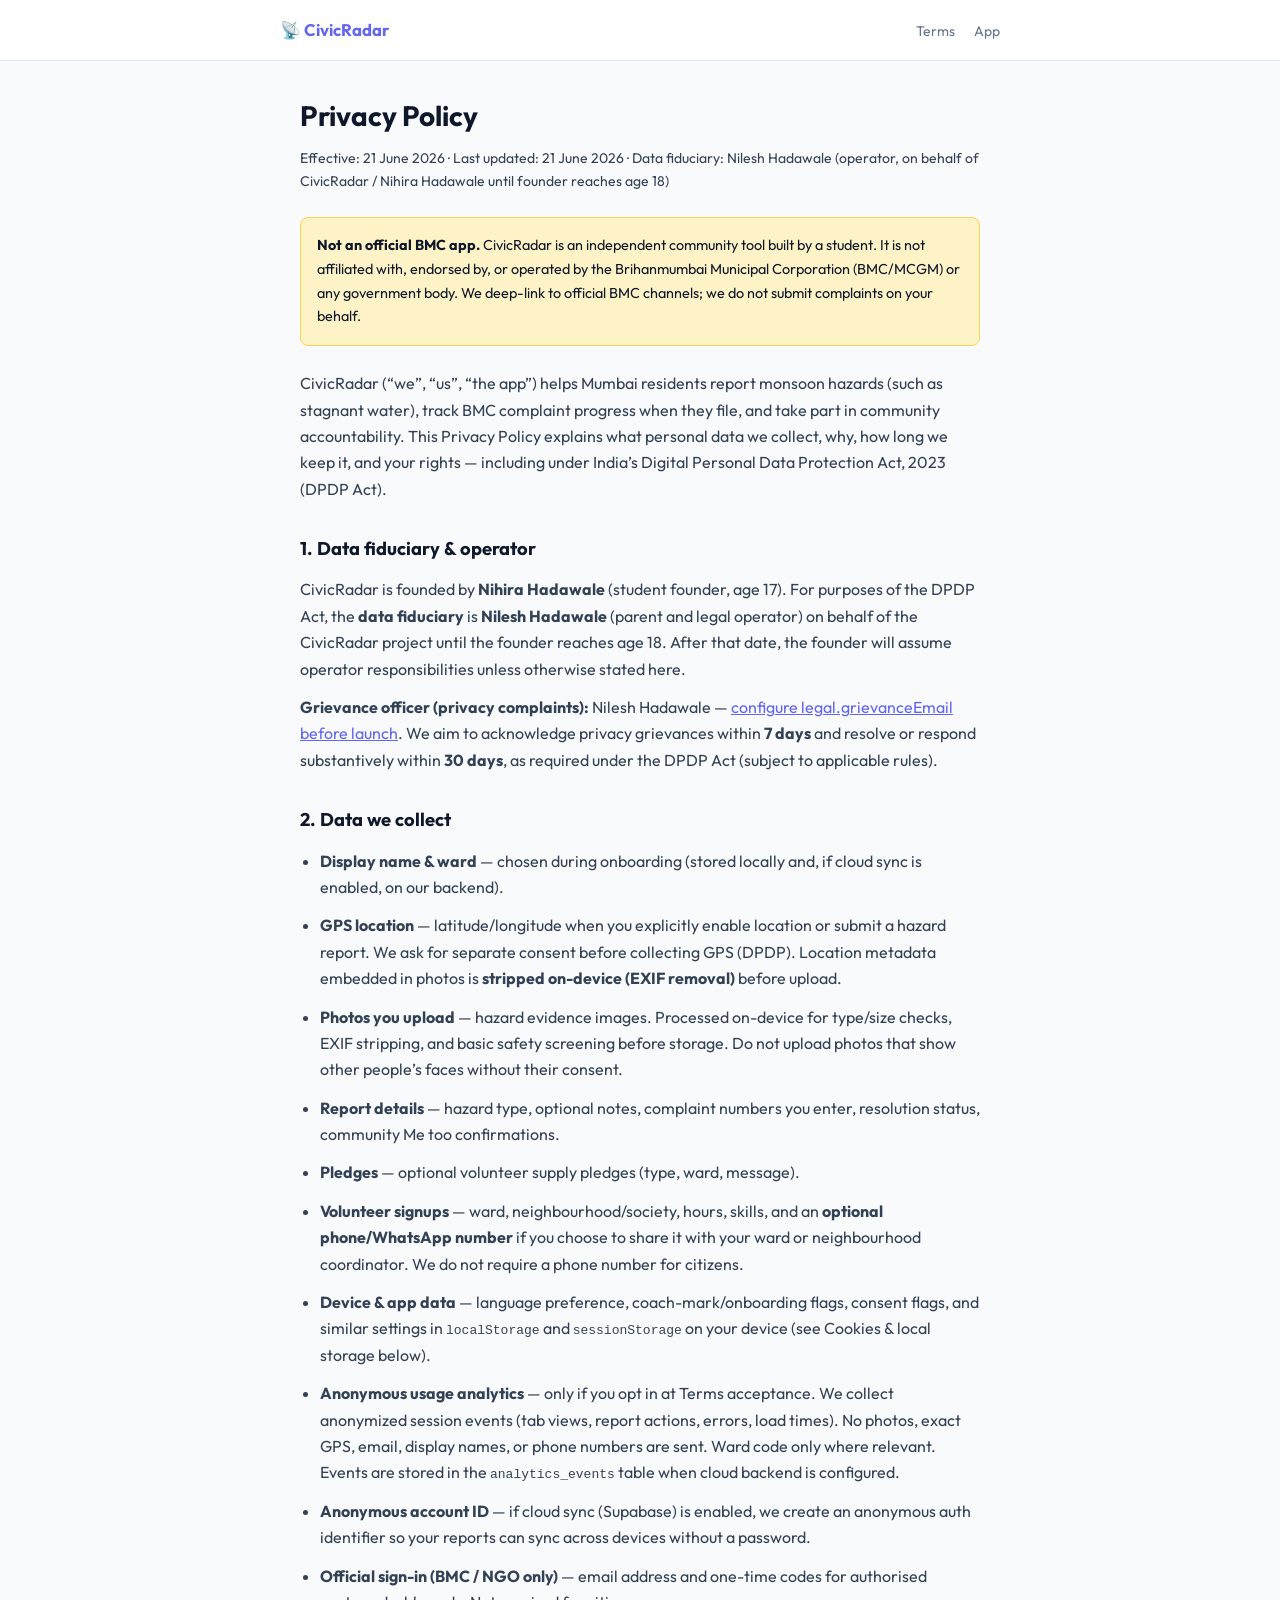
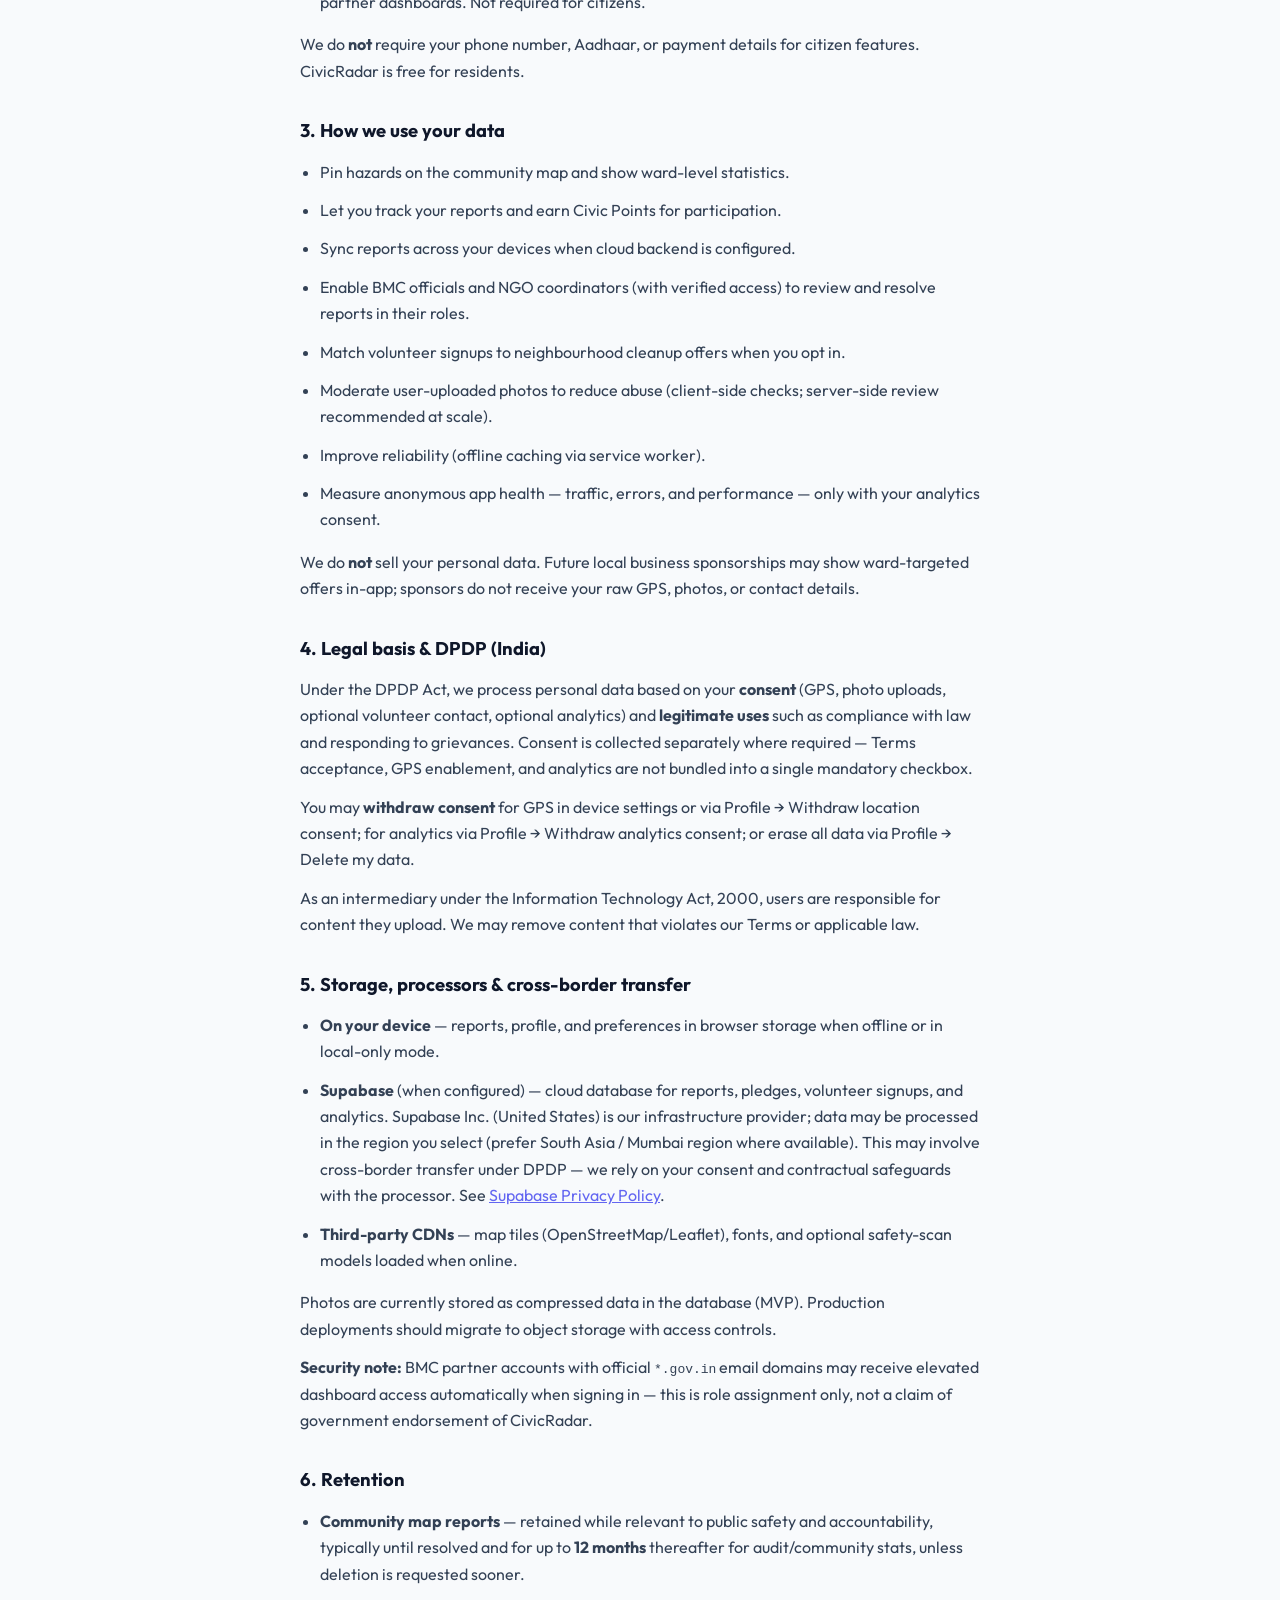
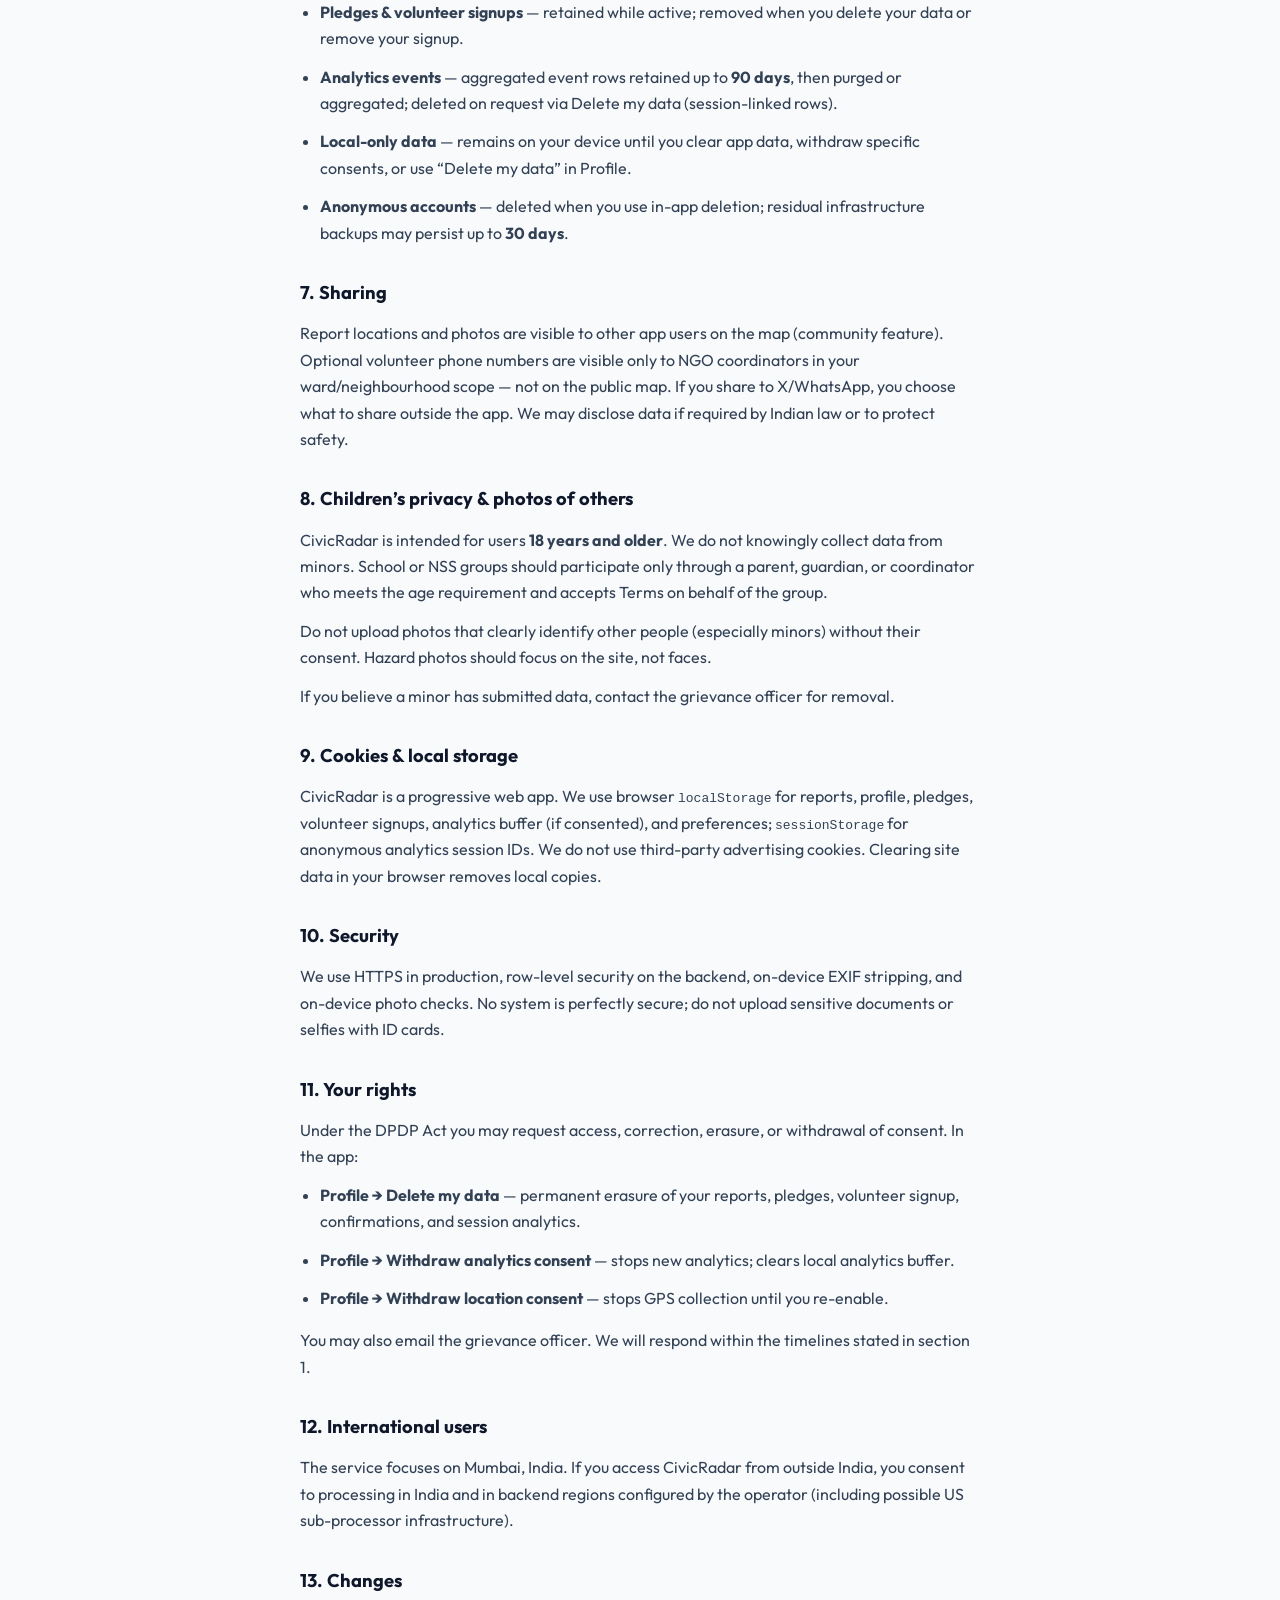
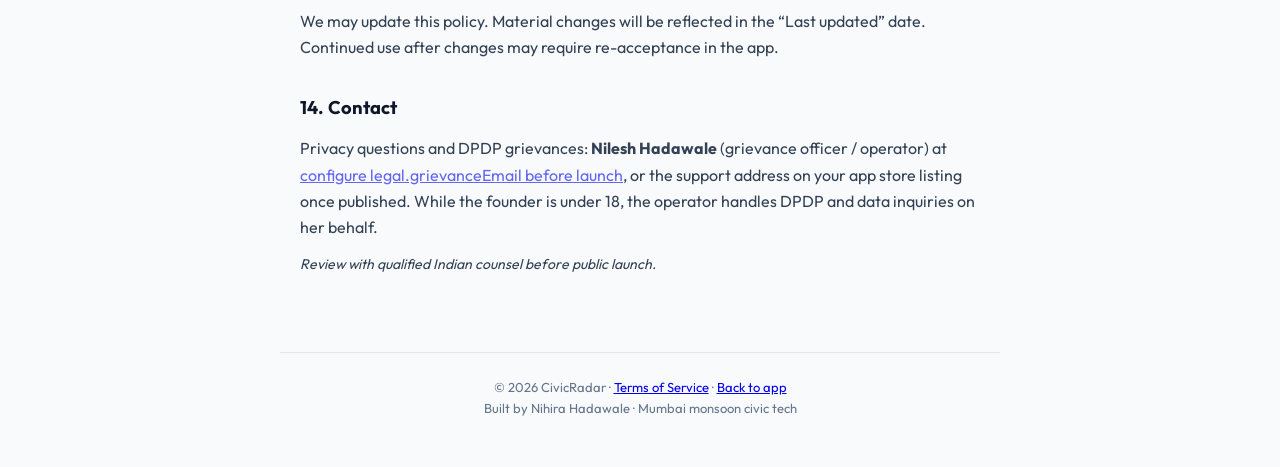
==== privacy.html @ ab19773e "Initial CivicRadar launch" ====
<!DOCTYPE html>
<!-- Review with qualified Indian counsel before public launch. -->
<html lang="en">
<head>
  <meta charset="UTF-8">
  <meta name="viewport" content="width=device-width, initial-scale=1.0">
  <meta name="description" content="CivicRadar Privacy Policy — how we collect, use, and protect your data for Mumbai monsoon hazard reporting.">
  <meta name="robots" content="index, follow">
  <link rel="icon" href="data:image/svg+xml,<svg xmlns='http://www.w3.org/2000/svg' viewBox='0 0 100 100'><text y='.9em' font-size='90'>📡</text></svg>">
  <link rel="preconnect" href="https://fonts.googleapis.com">
  <link rel="preconnect" href="https://fonts.gstatic.com" crossorigin>
  <link href="https://fonts.googleapis.com/css2?family=Outfit:wght@400;500;600;700&display=swap" rel="stylesheet">
  <link rel="stylesheet" href="css/legal.css">
  <title>Privacy Policy — CivicRadar</title>
</head>
<body>
  <header class="legal-header">
    <div class="legal-header__inner">
      <a class="legal-header__brand" href="index.html">📡 CivicRadar</a>
      <nav class="legal-header__nav" aria-label="Legal">
        <a href="terms.html">Terms</a>
        <a href="index.html">App</a>
      </nav>
    </div>
  </header>

  <main class="legal-main">
    <h1>Privacy Policy</h1>
    <p class="legal-meta">Effective: 21 June 2026 · Last updated: 21 June 2026 · Data fiduciary: Nilesh Hadawale (operator, on behalf of CivicRadar / Nihira Hadawale until founder reaches age 18)</p>

    <div class="legal-disclaimer">
      <strong>Not an official BMC app.</strong> CivicRadar is an independent community tool built by a student. It is not affiliated with, endorsed by, or operated by the Brihanmumbai Municipal Corporation (BMC/MCGM) or any government body. We deep-link to official BMC channels; we do not submit complaints on your behalf.
    </div>

    <p>CivicRadar (“we”, “us”, “the app”) helps Mumbai residents report monsoon hazards (such as stagnant water), track BMC complaint progress when they file, and take part in community accountability. This Privacy Policy explains what personal data we collect, why, how long we keep it, and your rights — including under India’s Digital Personal Data Protection Act, 2023 (DPDP Act).</p>

    <h2>1. Data fiduciary &amp; operator</h2>
    <p>CivicRadar is founded by <strong>Nihira Hadawale</strong> (student founder, age 17). For purposes of the DPDP Act, the <strong>data fiduciary</strong> is <strong>Nilesh Hadawale</strong> (parent and legal operator) on behalf of the CivicRadar project until the founder reaches age 18. After that date, the founder will assume operator responsibilities unless otherwise stated here.</p>
    <p><strong>Grievance officer (privacy complaints):</strong> Nilesh Hadawale — <a id="grievanceEmailLink" href="#" data-legal-email>configure legal.grievanceEmail before launch</a>. We aim to acknowledge privacy grievances within <strong>7 days</strong> and resolve or respond substantively within <strong>30 days</strong>, as required under the DPDP Act (subject to applicable rules).</p>

    <h2>2. Data we collect</h2>
    <ul>
      <li><strong>Display name &amp; ward</strong> — chosen during onboarding (stored locally and, if cloud sync is enabled, on our backend).</li>
      <li><strong>GPS location</strong> — latitude/longitude when you explicitly enable location or submit a hazard report. We ask for separate consent before collecting GPS (DPDP). Location metadata embedded in photos is <strong>stripped on-device (EXIF removal)</strong> before upload.</li>
      <li><strong>Photos you upload</strong> — hazard evidence images. Processed on-device for type/size checks, EXIF stripping, and basic safety screening before storage. Do not upload photos that show other people’s faces without their consent.</li>
      <li><strong>Report details</strong> — hazard type, optional notes, complaint numbers you enter, resolution status, community Me too confirmations.</li>
      <li><strong>Pledges</strong> — optional volunteer supply pledges (type, ward, message).</li>
      <li><strong>Volunteer signups</strong> — ward, neighbourhood/society, hours, skills, and an <strong>optional phone/WhatsApp number</strong> if you choose to share it with your ward or neighbourhood coordinator. We do not require a phone number for citizens.</li>
      <li><strong>Device &amp; app data</strong> — language preference, coach-mark/onboarding flags, consent flags, and similar settings in <code>localStorage</code> and <code>sessionStorage</code> on your device (see Cookies &amp; local storage below).</li>
      <li><strong>Anonymous usage analytics</strong> — only if you opt in at Terms acceptance. We collect anonymized session events (tab views, report actions, errors, load times). No photos, exact GPS, email, display names, or phone numbers are sent. Ward code only where relevant. Events are stored in the <code>analytics_events</code> table when cloud backend is configured.</li>
      <li><strong>Anonymous account ID</strong> — if cloud sync (Supabase) is enabled, we create an anonymous auth identifier so your reports can sync across devices without a password.</li>
      <li><strong>Official sign-in (BMC / NGO only)</strong> — email address and one-time codes for authorised partner dashboards. Not required for citizens.</li>
    </ul>
    <p>We do <strong>not</strong> require your phone number, Aadhaar, or payment details for citizen features. CivicRadar is free for residents.</p>

    <h2>3. How we use your data</h2>
    <ul>
      <li>Pin hazards on the community map and show ward-level statistics.</li>
      <li>Let you track your reports and earn Civic Points for participation.</li>
      <li>Sync reports across your devices when cloud backend is configured.</li>
      <li>Enable BMC officials and NGO coordinators (with verified access) to review and resolve reports in their roles.</li>
      <li>Match volunteer signups to neighbourhood cleanup offers when you opt in.</li>
      <li>Moderate user-uploaded photos to reduce abuse (client-side checks; server-side review recommended at scale).</li>
      <li>Improve reliability (offline caching via service worker).</li>
      <li>Measure anonymous app health — traffic, errors, and performance — only with your analytics consent.</li>
    </ul>
    <p>We do <strong>not</strong> sell your personal data. Future local business sponsorships may show ward-targeted offers in-app; sponsors do not receive your raw GPS, photos, or contact details.</p>

    <h2>4. Legal basis &amp; DPDP (India)</h2>
    <p>Under the DPDP Act, we process personal data based on your <strong>consent</strong> (GPS, photo uploads, optional volunteer contact, optional analytics) and <strong>legitimate uses</strong> such as compliance with law and responding to grievances. Consent is collected separately where required — Terms acceptance, GPS enablement, and analytics are not bundled into a single mandatory checkbox.</p>
    <p>You may <strong>withdraw consent</strong> for GPS in device settings or via Profile → Withdraw location consent; for analytics via Profile → Withdraw analytics consent; or erase all data via Profile → Delete my data.</p>
    <p>As an intermediary under the Information Technology Act, 2000, users are responsible for content they upload. We may remove content that violates our Terms or applicable law.</p>

    <h2>5. Storage, processors &amp; cross-border transfer</h2>
    <ul>
      <li><strong>On your device</strong> — reports, profile, and preferences in browser storage when offline or in local-only mode.</li>
      <li><strong>Supabase</strong> (when configured) — cloud database for reports, pledges, volunteer signups, and analytics. Supabase Inc. (United States) is our infrastructure provider; data may be processed in the region you select (prefer South Asia / Mumbai region where available). This may involve cross-border transfer under DPDP — we rely on your consent and contractual safeguards with the processor. See <a href="https://supabase.com/privacy" rel="noopener noreferrer">Supabase Privacy Policy</a>.</li>
      <li><strong>Third-party CDNs</strong> — map tiles (OpenStreetMap/Leaflet), fonts, and optional safety-scan models loaded when online.</li>
    </ul>
    <p>Photos are currently stored as compressed data in the database (MVP). Production deployments should migrate to object storage with access controls.</p>
    <p><strong>Security note:</strong> BMC partner accounts with official <code>*.gov.in</code> email domains may receive elevated dashboard access automatically when signing in — this is role assignment only, not a claim of government endorsement of CivicRadar.</p>

    <h2>6. Retention</h2>
    <ul>
      <li><strong>Community map reports</strong> — retained while relevant to public safety and accountability, typically until resolved and for up to <strong>12 months</strong> thereafter for audit/community stats, unless deletion is requested sooner.</li>
      <li><strong>Pledges &amp; volunteer signups</strong> — retained while active; removed when you delete your data or remove your signup.</li>
      <li><strong>Analytics events</strong> — aggregated event rows retained up to <strong>90 days</strong>, then purged or aggregated; deleted on request via Delete my data (session-linked rows).</li>
      <li><strong>Local-only data</strong> — remains on your device until you clear app data, withdraw specific consents, or use “Delete my data” in Profile.</li>
      <li><strong>Anonymous accounts</strong> — deleted when you use in-app deletion; residual infrastructure backups may persist up to <strong>30 days</strong>.</li>
    </ul>

    <h2>7. Sharing</h2>
    <p>Report locations and photos are visible to other app users on the map (community feature). Optional volunteer phone numbers are visible only to NGO coordinators in your ward/neighbourhood scope — not on the public map. If you share to X/WhatsApp, you choose what to share outside the app. We may disclose data if required by Indian law or to protect safety.</p>

    <h2>8. Children’s privacy &amp; photos of others</h2>
    <p>CivicRadar is intended for users <strong>18 years and older</strong>. We do not knowingly collect data from minors. School or NSS groups should participate only through a parent, guardian, or coordinator who meets the age requirement and accepts Terms on behalf of the group.</p>
    <p>Do not upload photos that clearly identify other people (especially minors) without their consent. Hazard photos should focus on the site, not faces.</p>
    <p>If you believe a minor has submitted data, contact the grievance officer for removal.</p>

    <h2>9. Cookies &amp; local storage</h2>
    <p>CivicRadar is a progressive web app. We use browser <code>localStorage</code> for reports, profile, pledges, volunteer signups, analytics buffer (if consented), and preferences; <code>sessionStorage</code> for anonymous analytics session IDs. We do not use third-party advertising cookies. Clearing site data in your browser removes local copies.</p>

    <h2>10. Security</h2>
    <p>We use HTTPS in production, row-level security on the backend, on-device EXIF stripping, and on-device photo checks. No system is perfectly secure; do not upload sensitive documents or selfies with ID cards.</p>

    <h2>11. Your rights</h2>
    <p>Under the DPDP Act you may request access, correction, erasure, or withdrawal of consent. In the app:</p>
    <ul>
      <li><strong>Profile → Delete my data</strong> — permanent erasure of your reports, pledges, volunteer signup, confirmations, and session analytics.</li>
      <li><strong>Profile → Withdraw analytics consent</strong> — stops new analytics; clears local analytics buffer.</li>
      <li><strong>Profile → Withdraw location consent</strong> — stops GPS collection until you re-enable.</li>
    </ul>
    <p>You may also email the grievance officer. We will respond within the timelines stated in section 1.</p>

    <h2>12. International users</h2>
    <p>The service focuses on Mumbai, India. If you access CivicRadar from outside India, you consent to processing in India and in backend regions configured by the operator (including possible US sub-processor infrastructure).</p>

    <h2>13. Changes</h2>
    <p>We may update this policy. Material changes will be reflected in the “Last updated” date. Continued use after changes may require re-acceptance in the app.</p>

    <h2>14. Contact</h2>
    <p>Privacy questions and DPDP grievances: <strong>Nilesh Hadawale</strong> (grievance officer / operator) at <a id="contactEmailLink" href="#" data-legal-email>configure legal.grievanceEmail before launch</a>, or the support address on your app store listing once published. While the founder is under 18, the operator handles DPDP and data inquiries on her behalf.</p>
    <p class="legal-meta"><em>Review with qualified Indian counsel before public launch.</em></p>
  </main>

  <footer class="legal-footer">
    <p>© 2026 CivicRadar · <a href="terms.html">Terms of Service</a> · <a href="index.html">Back to app</a></p>
    <p>Built by Nihira Hadawale · Mumbai monsoon civic tech</p>
  </footer>
  <script src="js/config.js"></script>
  <script>
    (function () {
      var cfg = window.CIVICRADAR_CONFIG || {};
      var legal = cfg.legal || {};
      var founder = cfg.founder || {};
      var email = legal.grievanceEmail || founder.operatorEmail || founder.email || '';
      document.querySelectorAll('[data-legal-email]').forEach(function (el) {
        if (email) {
          el.href = 'mailto:' + email + '?subject=' + encodeURIComponent('CivicRadar — privacy inquiry');
          el.textContent = email;
        }
      });
    })();
  </script>
</body>
</html>
---- css/legal.css ----
/* CivicRadar — standalone legal pages (Privacy, Terms) */
:root {
  --primary: #6366f1;
  --text-dark: #0f172a;
  --text-muted: #64748b;
  --surface: #ffffff;
  --border: #e2e8f0;
  --font: 'Outfit', system-ui, sans-serif;
}

*, *::before, *::after { box-sizing: border-box; margin: 0; padding: 0; }

html { scroll-behavior: smooth; }

body {
  font-family: var(--font);
  background: #f8fafc;
  color: var(--text-dark);
  line-height: 1.65;
  -webkit-font-smoothing: antialiased;
}

.legal-header {
  background: var(--surface);
  border-bottom: 1px solid var(--border);
  padding: 1rem 1.25rem;
  position: sticky;
  top: 0;
  z-index: 10;
}

.legal-header__inner {
  max-width: 720px;
  margin: 0 auto;
  display: flex;
  align-items: center;
  justify-content: space-between;
  gap: 1rem;
}

.legal-header__brand {
  display: flex;
  align-items: center;
  gap: 0.5rem;
  font-weight: 700;
  color: var(--primary);
  text-decoration: none;
  font-size: 1.05rem;
}

.legal-header__nav a {
  color: var(--text-muted);
  text-decoration: none;
  font-size: 0.875rem;
  margin-left: 1rem;
}

.legal-header__nav a:hover { color: var(--primary); }

.legal-main {
  max-width: 720px;
  margin: 0 auto;
  padding: 2rem 1.25rem 4rem;
}

.legal-main h1 {
  font-size: 1.75rem;
  margin-bottom: 0.5rem;
}

.legal-meta {
  color: var(--text-muted);
  font-size: 0.875rem;
  margin-bottom: 2rem;
}

.legal-main h2 {
  font-size: 1.15rem;
  margin: 2rem 0 0.75rem;
  color: var(--text-dark);
}

.legal-main p,
.legal-main li {
  margin-bottom: 0.75rem;
  color: #334155;
}

.legal-main ul,
.legal-main ol {
  padding-left: 1.25rem;
  margin-bottom: 1rem;
}

.legal-main a { color: var(--primary); }

.legal-disclaimer {
  background: #fef3c7;
  border: 1px solid #fcd34d;
  border-radius: 8px;
  padding: 1rem;
  margin: 1.5rem 0;
  font-size: 0.9rem;
}

.legal-footer {
  max-width: 720px;
  margin: 0 auto;
  padding: 1.5rem 1.25rem 3rem;
  border-top: 1px solid var(--border);
  text-align: center;
  color: var(--text-muted);
  font-size: 0.8125rem;
}
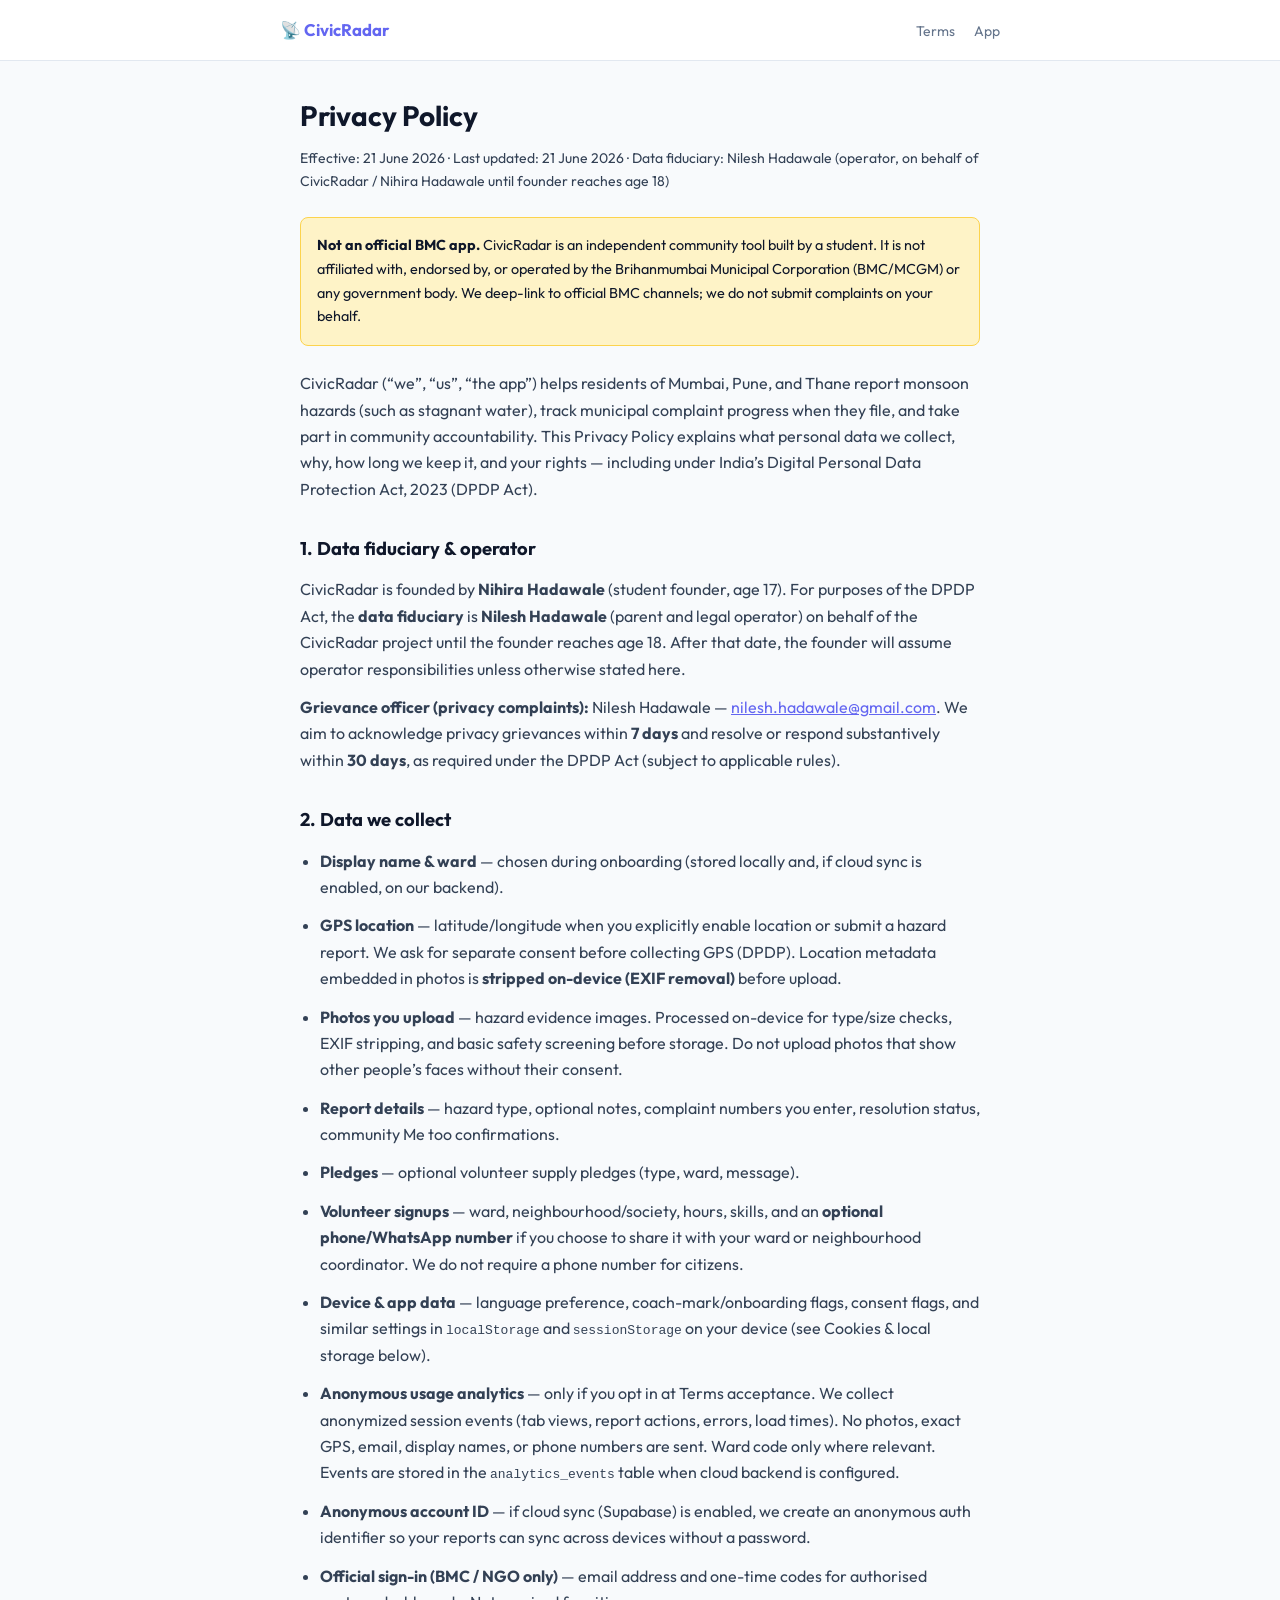
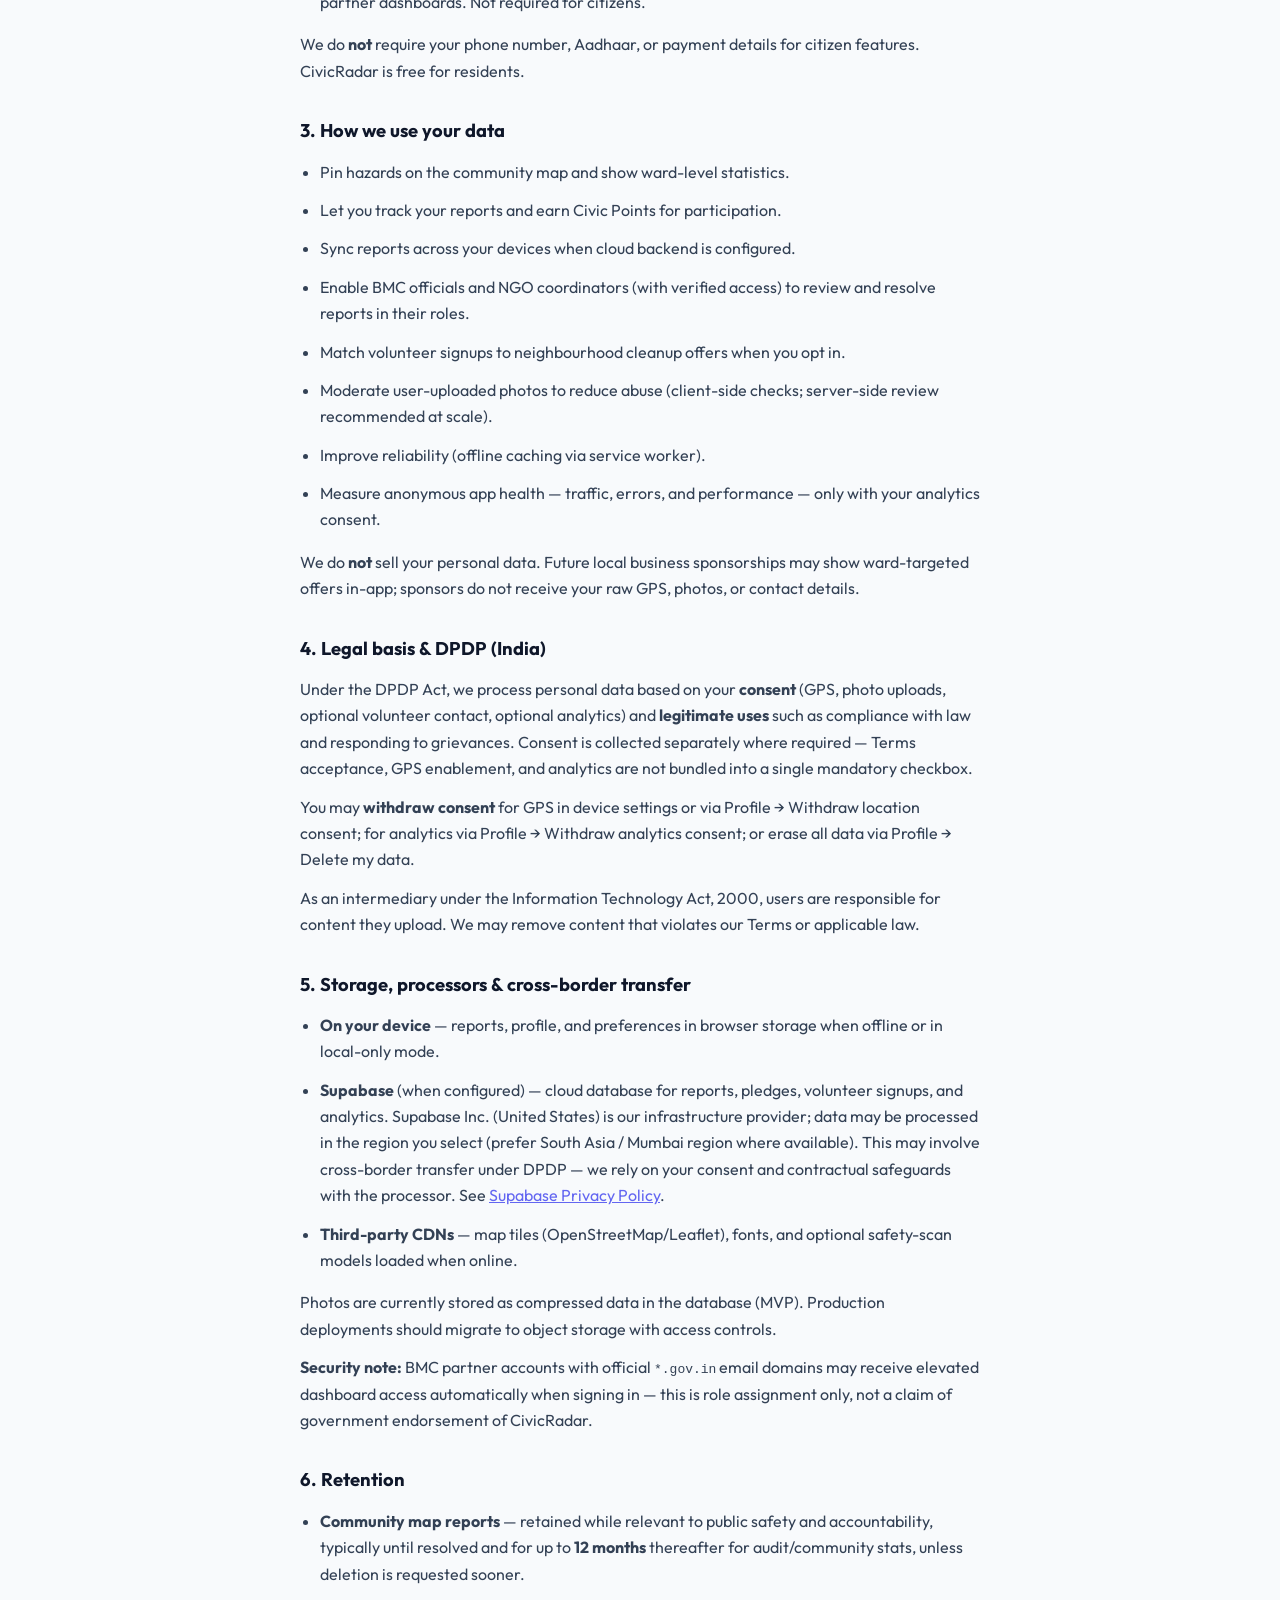
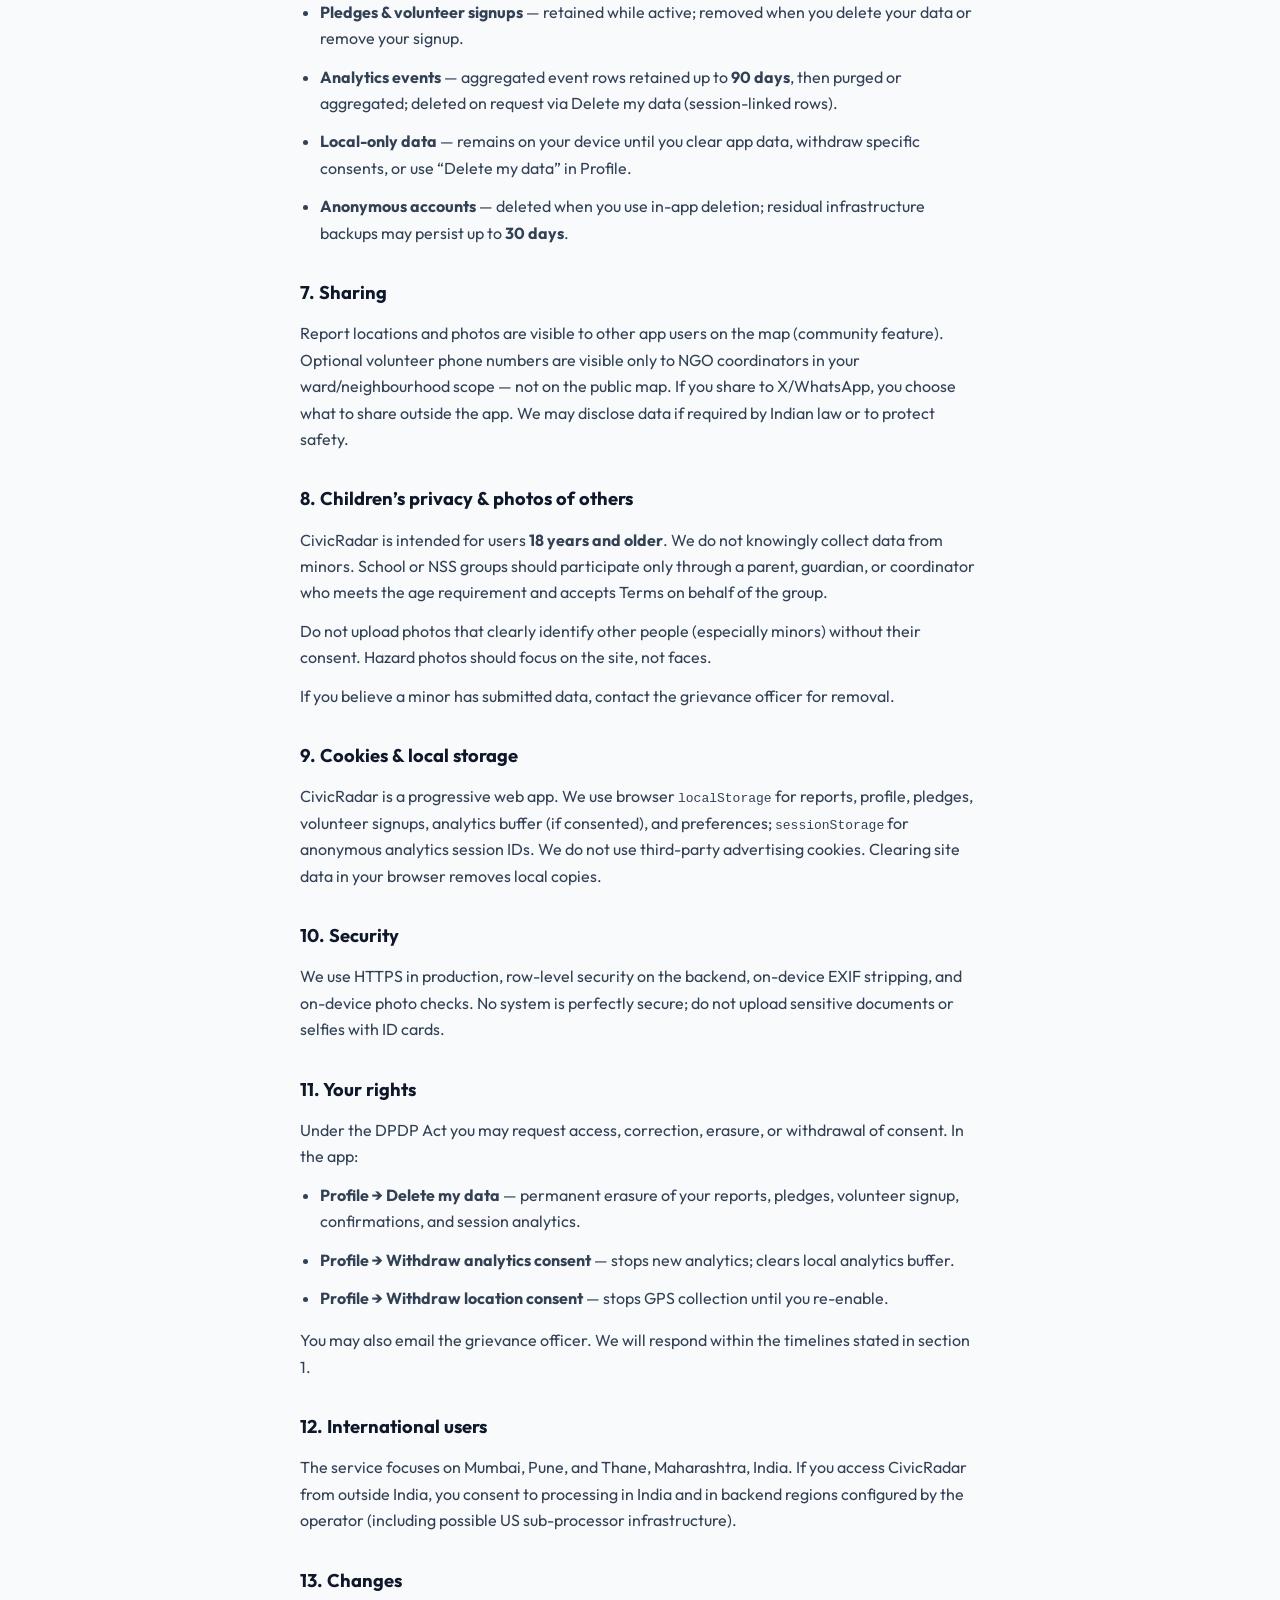
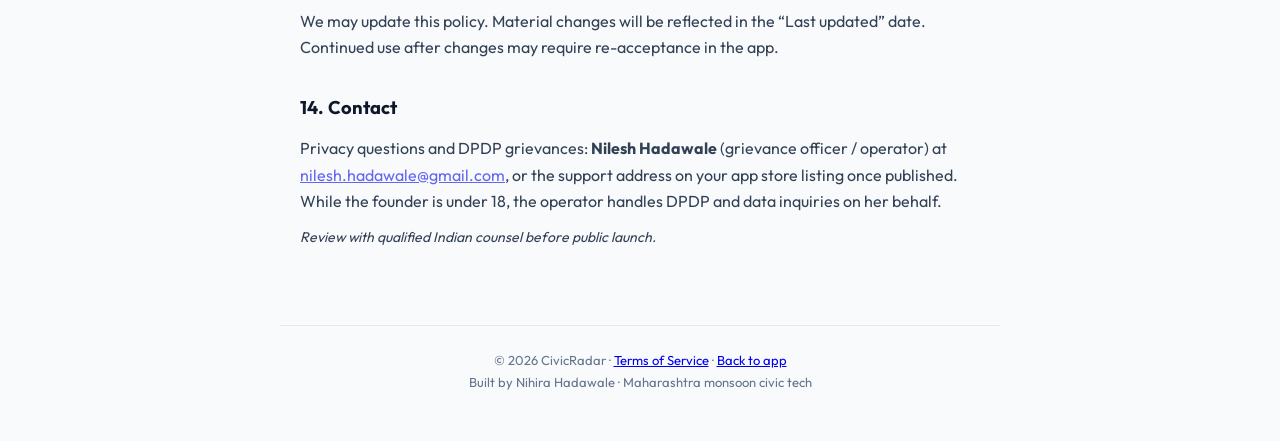
==== commit 4ed12c2f: "Add Mumbai, Pune, Thane with GPS ward detection" ====
--- a/privacy.html
+++ b/privacy.html
@@ -4,7 +4,7 @@
 <head>
   <meta charset="UTF-8">
   <meta name="viewport" content="width=device-width, initial-scale=1.0">
-  <meta name="description" content="CivicRadar Privacy Policy — how we collect, use, and protect your data for Mumbai monsoon hazard reporting.">
+  <meta name="description" content="CivicRadar Privacy Policy — how we collect, use, and protect your data for Mumbai, Pune, and Thane monsoon hazard reporting.">
   <meta name="robots" content="index, follow">
   <link rel="icon" href="data:image/svg+xml,<svg xmlns='http://www.w3.org/2000/svg' viewBox='0 0 100 100'><text y='.9em' font-size='90'>📡</text></svg>">
   <link rel="preconnect" href="https://fonts.googleapis.com">
@@ -32,7 +32,7 @@
       <strong>Not an official BMC app.</strong> CivicRadar is an independent community tool built by a student. It is not affiliated with, endorsed by, or operated by the Brihanmumbai Municipal Corporation (BMC/MCGM) or any government body. We deep-link to official BMC channels; we do not submit complaints on your behalf.
     </div>
 
-    <p>CivicRadar (“we”, “us”, “the app”) helps Mumbai residents report monsoon hazards (such as stagnant water), track BMC complaint progress when they file, and take part in community accountability. This Privacy Policy explains what personal data we collect, why, how long we keep it, and your rights — including under India’s Digital Personal Data Protection Act, 2023 (DPDP Act).</p>
+    <p>CivicRadar (“we”, “us”, “the app”) helps residents of Mumbai, Pune, and Thane report monsoon hazards (such as stagnant water), track municipal complaint progress when they file, and take part in community accountability. This Privacy Policy explains what personal data we collect, why, how long we keep it, and your rights — including under India’s Digital Personal Data Protection Act, 2023 (DPDP Act).</p>
 
     <h2>1. Data fiduciary &amp; operator</h2>
     <p>CivicRadar is founded by <strong>Nihira Hadawale</strong> (student founder, age 17). For purposes of the DPDP Act, the <strong>data fiduciary</strong> is <strong>Nilesh Hadawale</strong> (parent and legal operator) on behalf of the CivicRadar project until the founder reaches age 18. After that date, the founder will assume operator responsibilities unless otherwise stated here.</p>
@@ -113,7 +113,7 @@
     <p>You may also email the grievance officer. We will respond within the timelines stated in section 1.</p>
 
     <h2>12. International users</h2>
-    <p>The service focuses on Mumbai, India. If you access CivicRadar from outside India, you consent to processing in India and in backend regions configured by the operator (including possible US sub-processor infrastructure).</p>
+    <p>The service focuses on Mumbai, Pune, and Thane, Maharashtra, India. If you access CivicRadar from outside India, you consent to processing in India and in backend regions configured by the operator (including possible US sub-processor infrastructure).</p>
 
     <h2>13. Changes</h2>
     <p>We may update this policy. Material changes will be reflected in the “Last updated” date. Continued use after changes may require re-acceptance in the app.</p>
@@ -125,7 +125,7 @@
 
   <footer class="legal-footer">
     <p>© 2026 CivicRadar · <a href="terms.html">Terms of Service</a> · <a href="index.html">Back to app</a></p>
-    <p>Built by Nihira Hadawale · Mumbai monsoon civic tech</p>
+    <p>Built by Nihira Hadawale · Maharashtra monsoon civic tech</p>
   </footer>
   <script src="js/config.js"></script>
   <script>
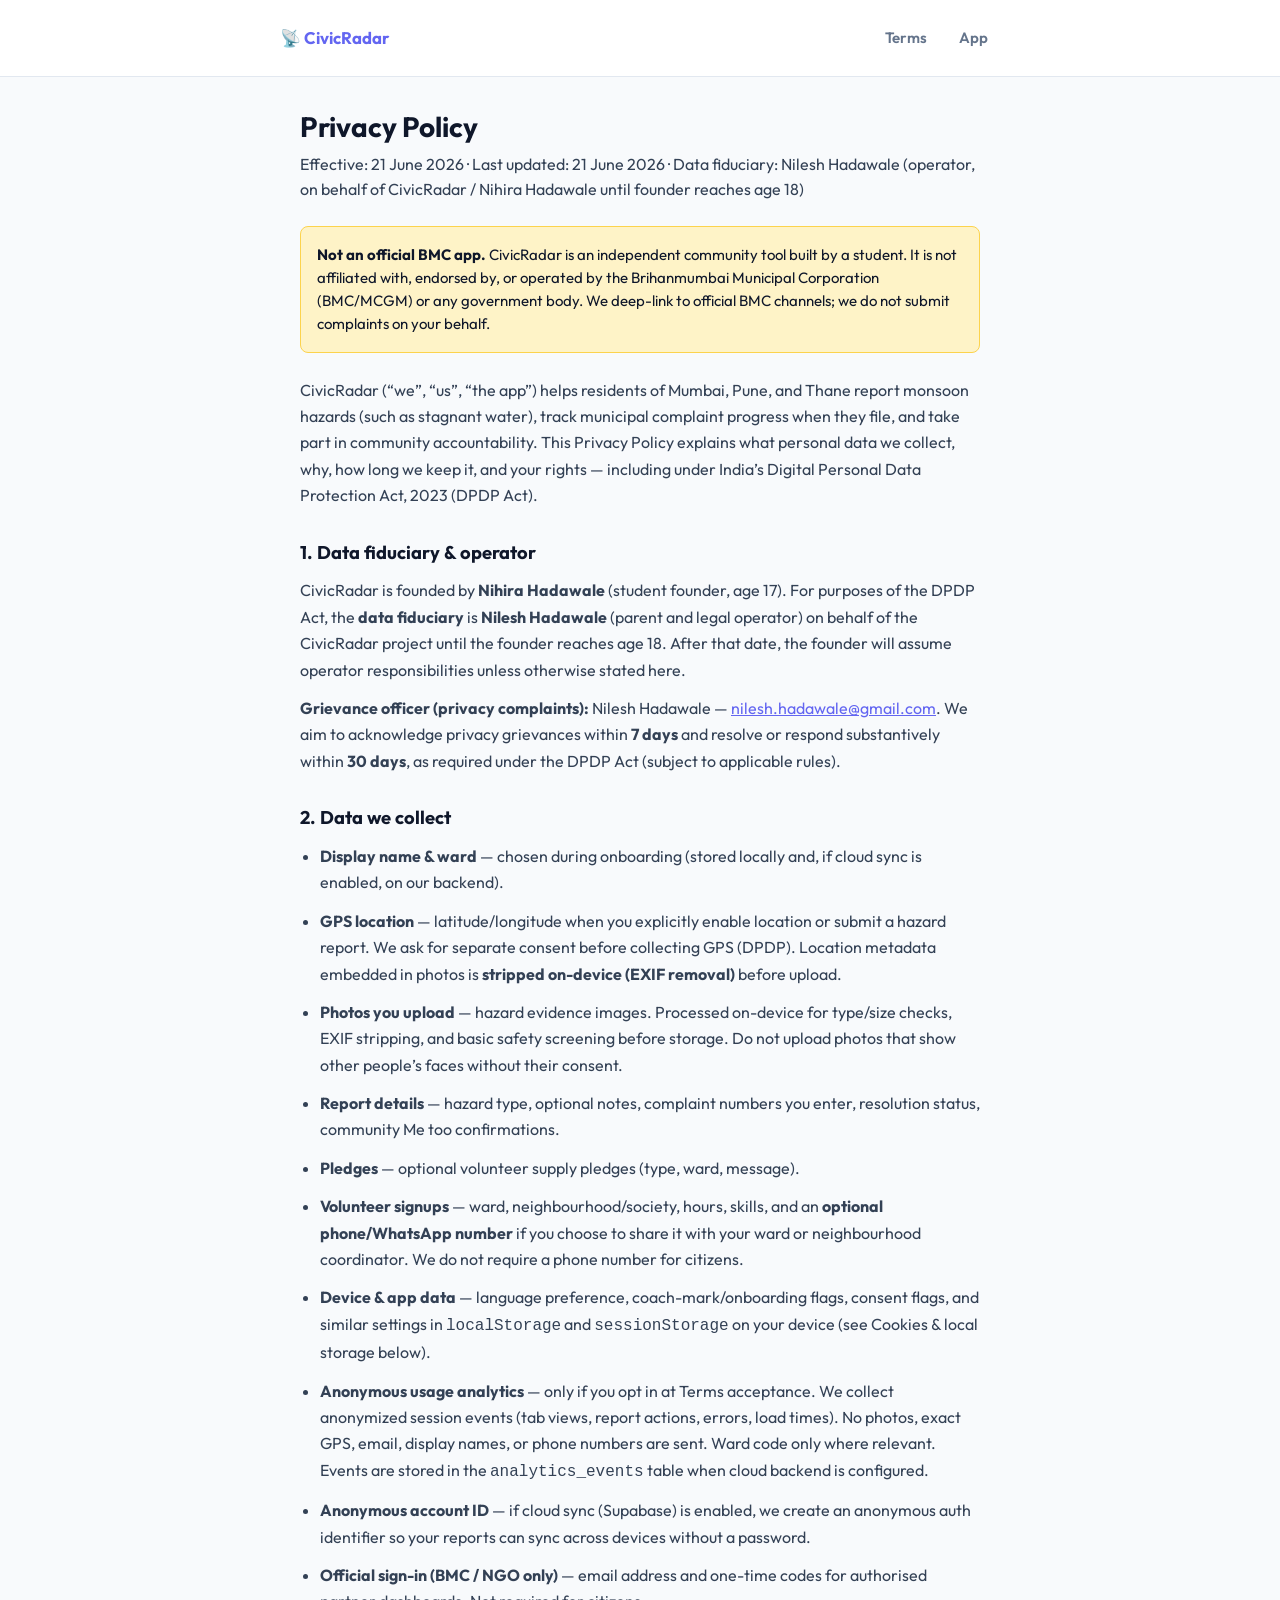
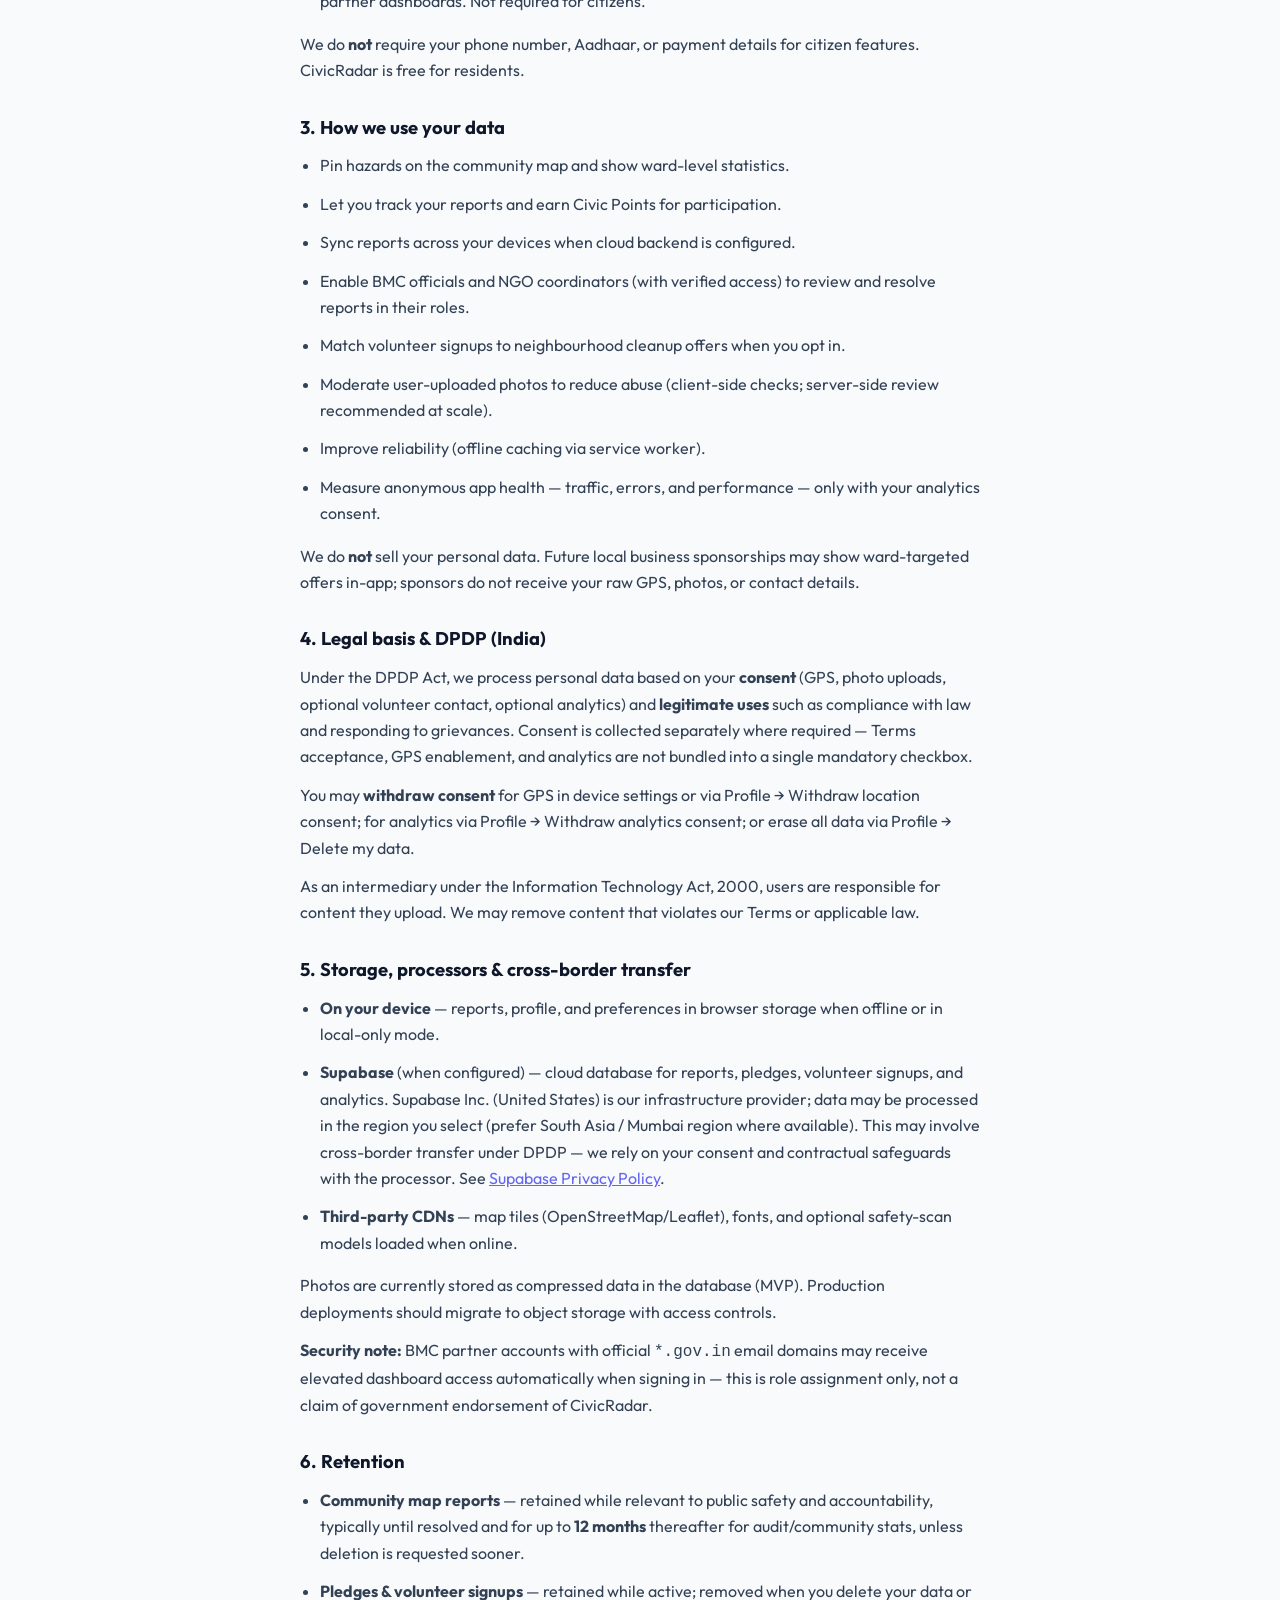
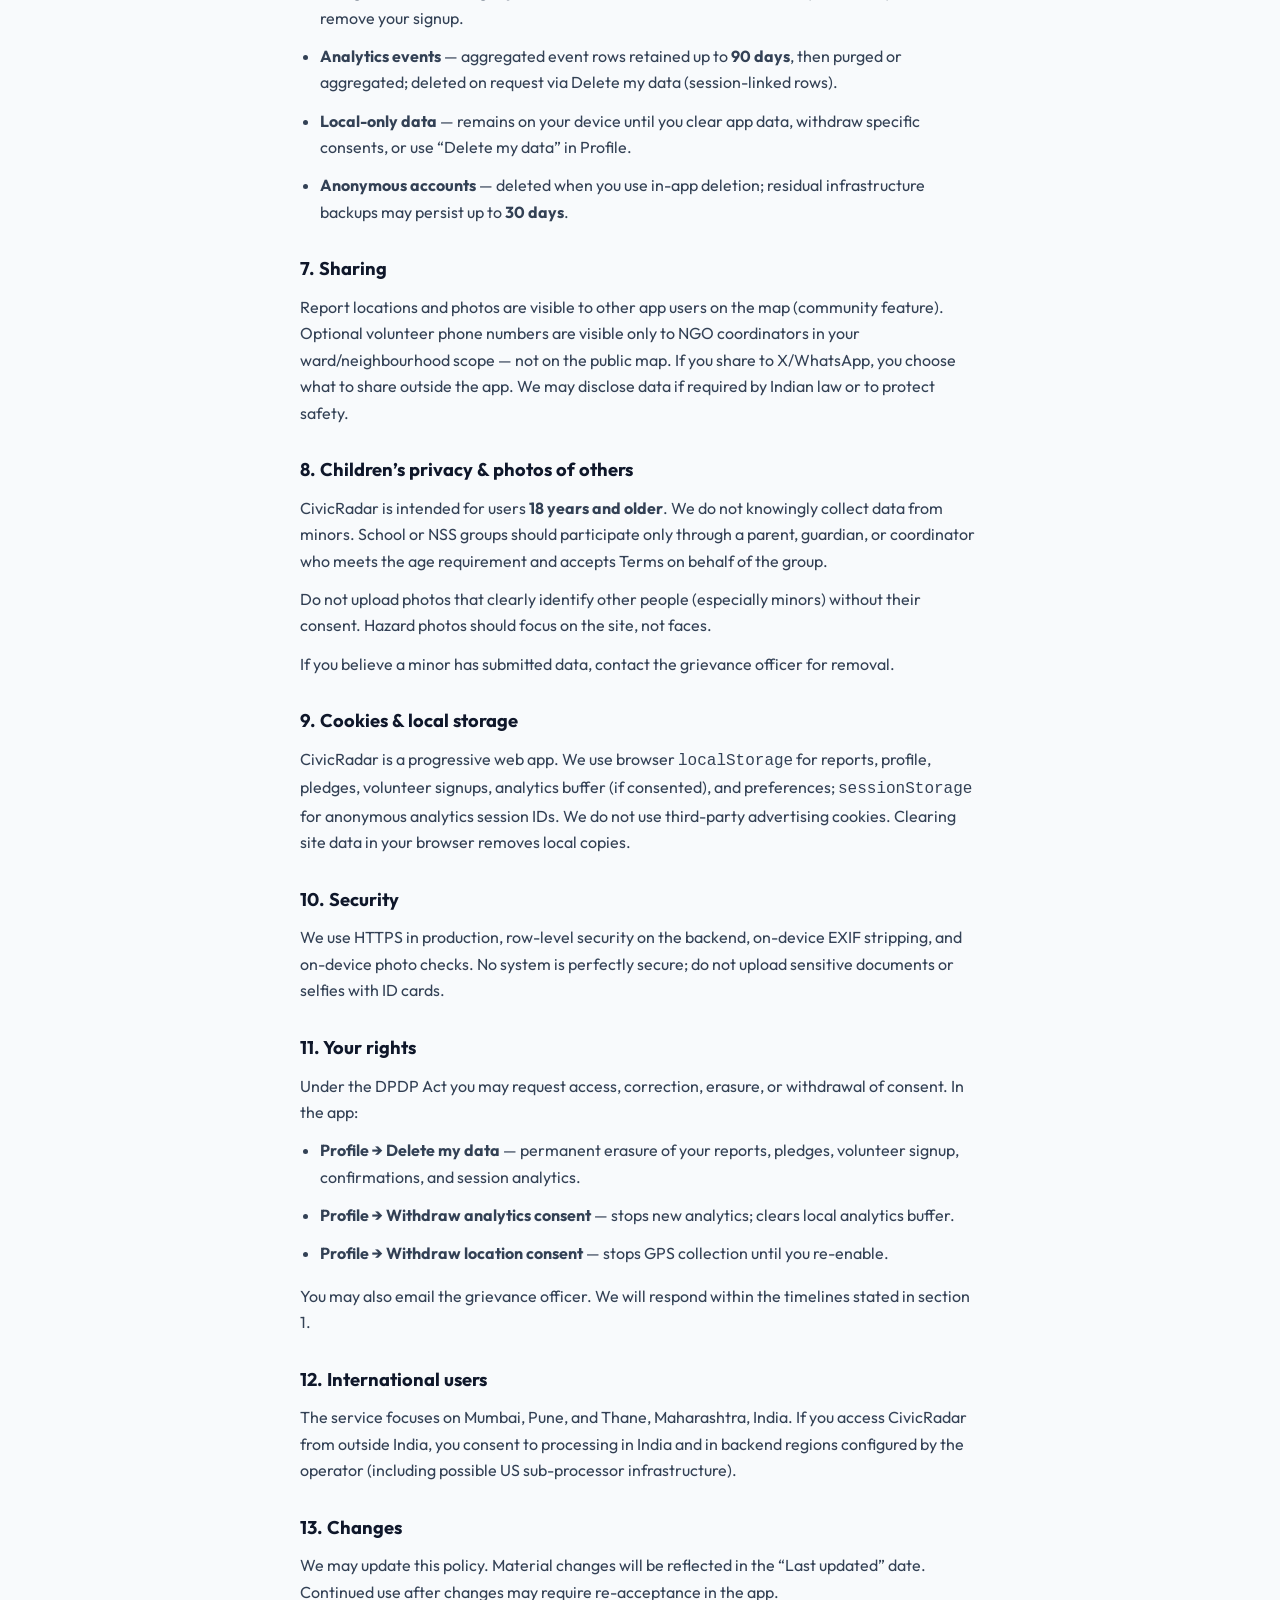
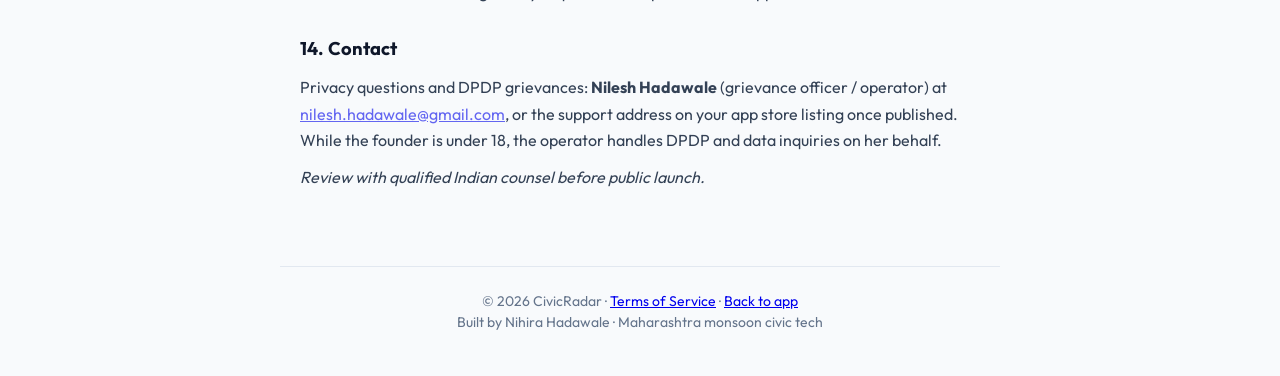
==== commit a0b2f4c2: "Persona flow fixes and multi-city BMC gating" ====
--- a/privacy.html
+++ b/privacy.html
@@ -3,7 +3,7 @@
 <html lang="en">
 <head>
   <meta charset="UTF-8">
-  <meta name="viewport" content="width=device-width, initial-scale=1.0">
+  <meta name="viewport" content="width=device-width, initial-scale=1.0, viewport-fit=cover">
   <meta name="description" content="CivicRadar Privacy Policy — how we collect, use, and protect your data for Mumbai, Pune, and Thane monsoon hazard reporting.">
   <meta name="robots" content="index, follow">
   <link rel="icon" href="data:image/svg+xml,<svg xmlns='http://www.w3.org/2000/svg' viewBox='0 0 100 100'><text y='.9em' font-size='90'>📡</text></svg>">
--- a/css/legal.css
+++ b/css/legal.css
@@ -6,11 +6,15 @@
   --surface: #ffffff;
   --border: #e2e8f0;
   --font: 'Outfit', system-ui, sans-serif;
+  --touch-min: 44px;
 }
 
 *, *::before, *::after { box-sizing: border-box; margin: 0; padding: 0; }
 
-html { scroll-behavior: smooth; }
+html {
+  scroll-behavior: smooth;
+  -webkit-text-size-adjust: 100%;
+}
 
 body {
   font-family: var(--font);
@@ -18,12 +22,13 @@
   color: var(--text-dark);
   line-height: 1.65;
   -webkit-font-smoothing: antialiased;
+  padding-bottom: env(safe-area-inset-bottom, 0px);
 }
 
 .legal-header {
   background: var(--surface);
   border-bottom: 1px solid var(--border);
-  padding: 1rem 1.25rem;
+  padding: calc(1rem + env(safe-area-inset-top, 0px)) 1.25rem 1rem;
   position: sticky;
   top: 0;
   z-index: 10;
@@ -36,6 +41,7 @@
   align-items: center;
   justify-content: space-between;
   gap: 1rem;
+  flex-wrap: wrap;
 }
 
 .legal-header__brand {
@@ -46,13 +52,24 @@
   color: var(--primary);
   text-decoration: none;
   font-size: 1.05rem;
+  min-height: var(--touch-min);
+}
+
+.legal-header__nav {
+  display: flex;
+  align-items: center;
+  gap: 0.5rem;
 }
 
 .legal-header__nav a {
+  display: inline-flex;
+  align-items: center;
+  min-height: var(--touch-min);
+  padding: 0 0.75rem;
   color: var(--text-muted);
   text-decoration: none;
-  font-size: 0.875rem;
-  margin-left: 1rem;
+  font-size: 0.9375rem;
+  font-weight: 600;
 }
 
 .legal-header__nav a:hover { color: var(--primary); }
@@ -60,17 +77,19 @@
 .legal-main {
   max-width: 720px;
   margin: 0 auto;
-  padding: 2rem 1.25rem 4rem;
+  padding: 2rem 1.25rem calc(4rem + env(safe-area-inset-bottom, 0px));
 }
 
 .legal-main h1 {
-  font-size: 1.75rem;
+  font-size: clamp(1.5rem, 5vw, 1.75rem);
   margin-bottom: 0.5rem;
+  line-height: 1.25;
 }
 
 .legal-meta {
   color: var(--text-muted);
   font-size: 0.875rem;
+  line-height: 1.55;
   margin-bottom: 2rem;
 }
 
@@ -78,12 +97,14 @@
   font-size: 1.15rem;
   margin: 2rem 0 0.75rem;
   color: var(--text-dark);
+  line-height: 1.35;
 }
 
 .legal-main p,
 .legal-main li {
   margin-bottom: 0.75rem;
   color: #334155;
+  font-size: 1rem;
 }
 
 .legal-main ul,
@@ -100,15 +121,29 @@
   border-radius: 8px;
   padding: 1rem;
   margin: 1.5rem 0;
-  font-size: 0.9rem;
+  font-size: 0.9375rem;
+  line-height: 1.55;
 }
 
 .legal-footer {
   max-width: 720px;
   margin: 0 auto;
-  padding: 1.5rem 1.25rem 3rem;
+  padding: 1.5rem 1.25rem calc(3rem + env(safe-area-inset-bottom, 0px));
   border-top: 1px solid var(--border);
   text-align: center;
   color: var(--text-muted);
-  font-size: 0.8125rem;
+  font-size: 0.875rem;
+  line-height: 1.5;
 }
+
+@media (max-width: 480px) {
+  .legal-header__inner {
+    flex-direction: column;
+    align-items: flex-start;
+  }
+
+  .legal-header__nav {
+    width: 100%;
+    justify-content: flex-start;
+  }
+}
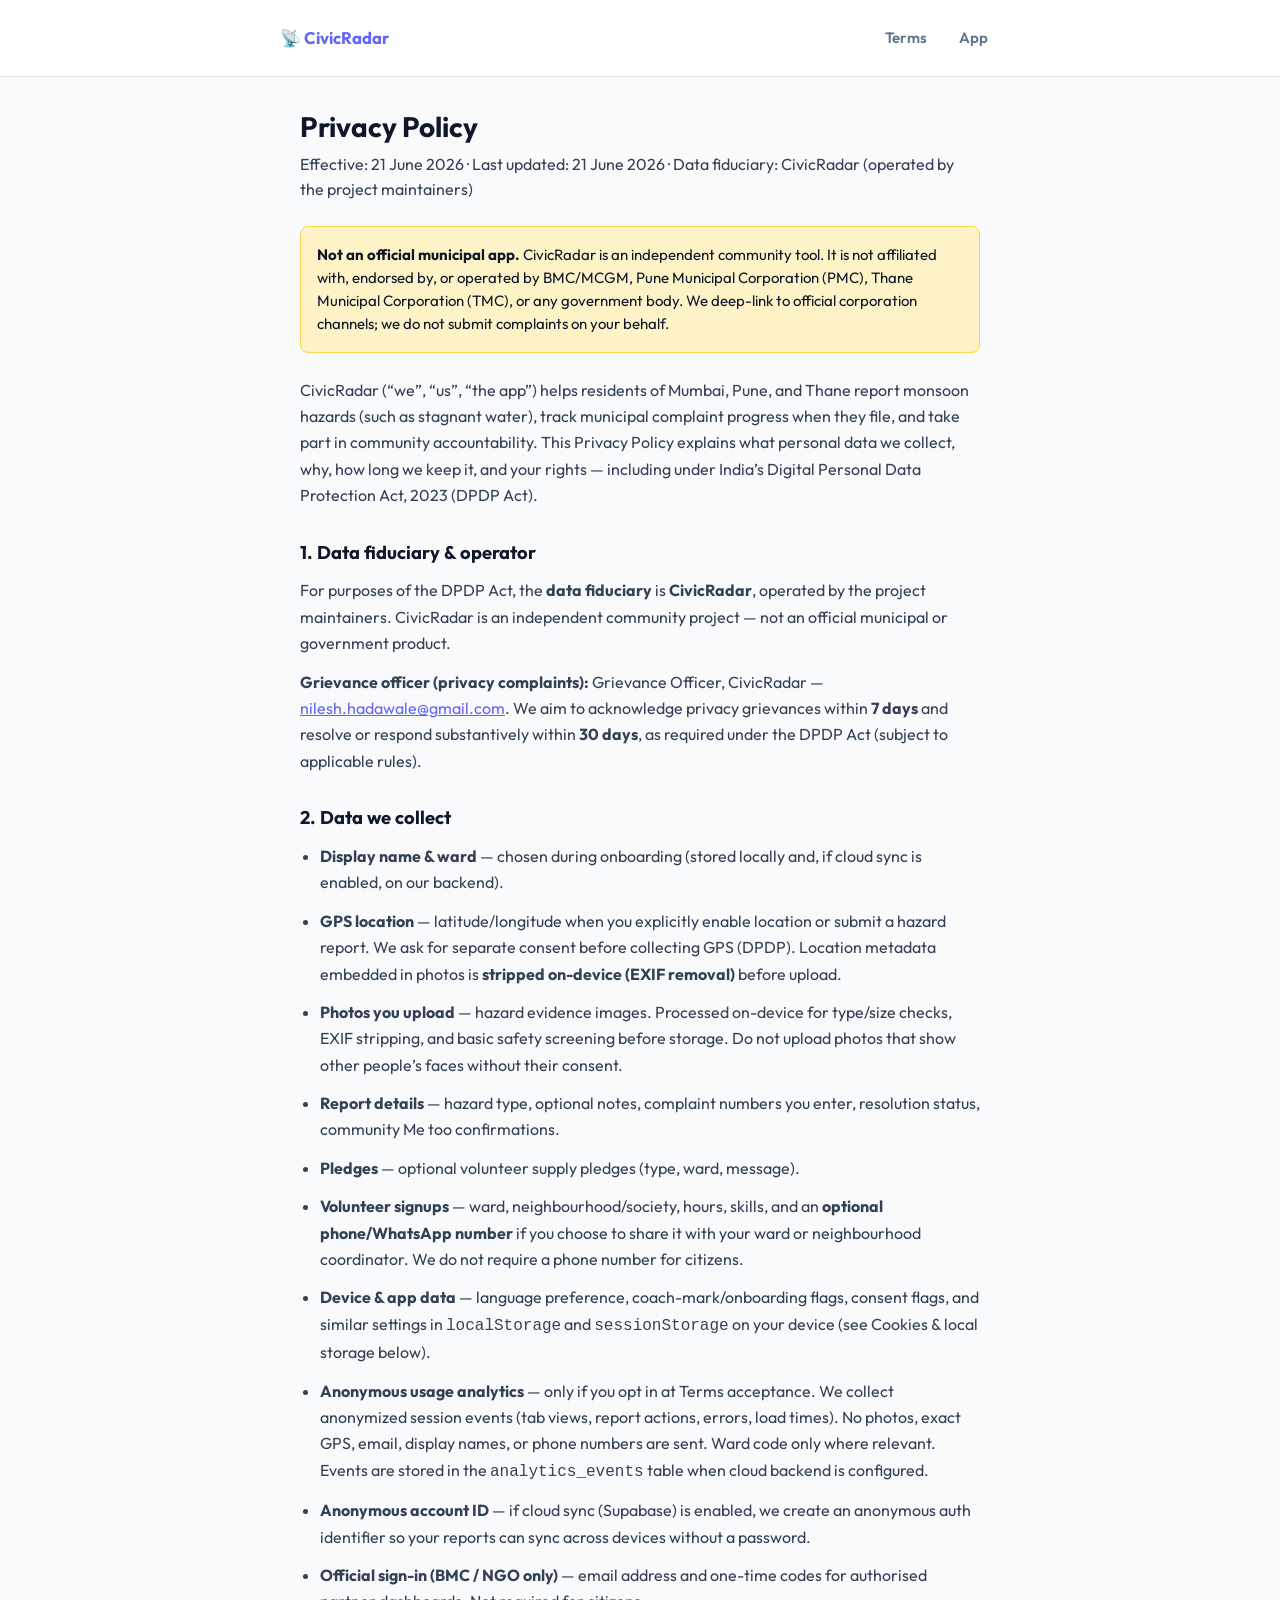
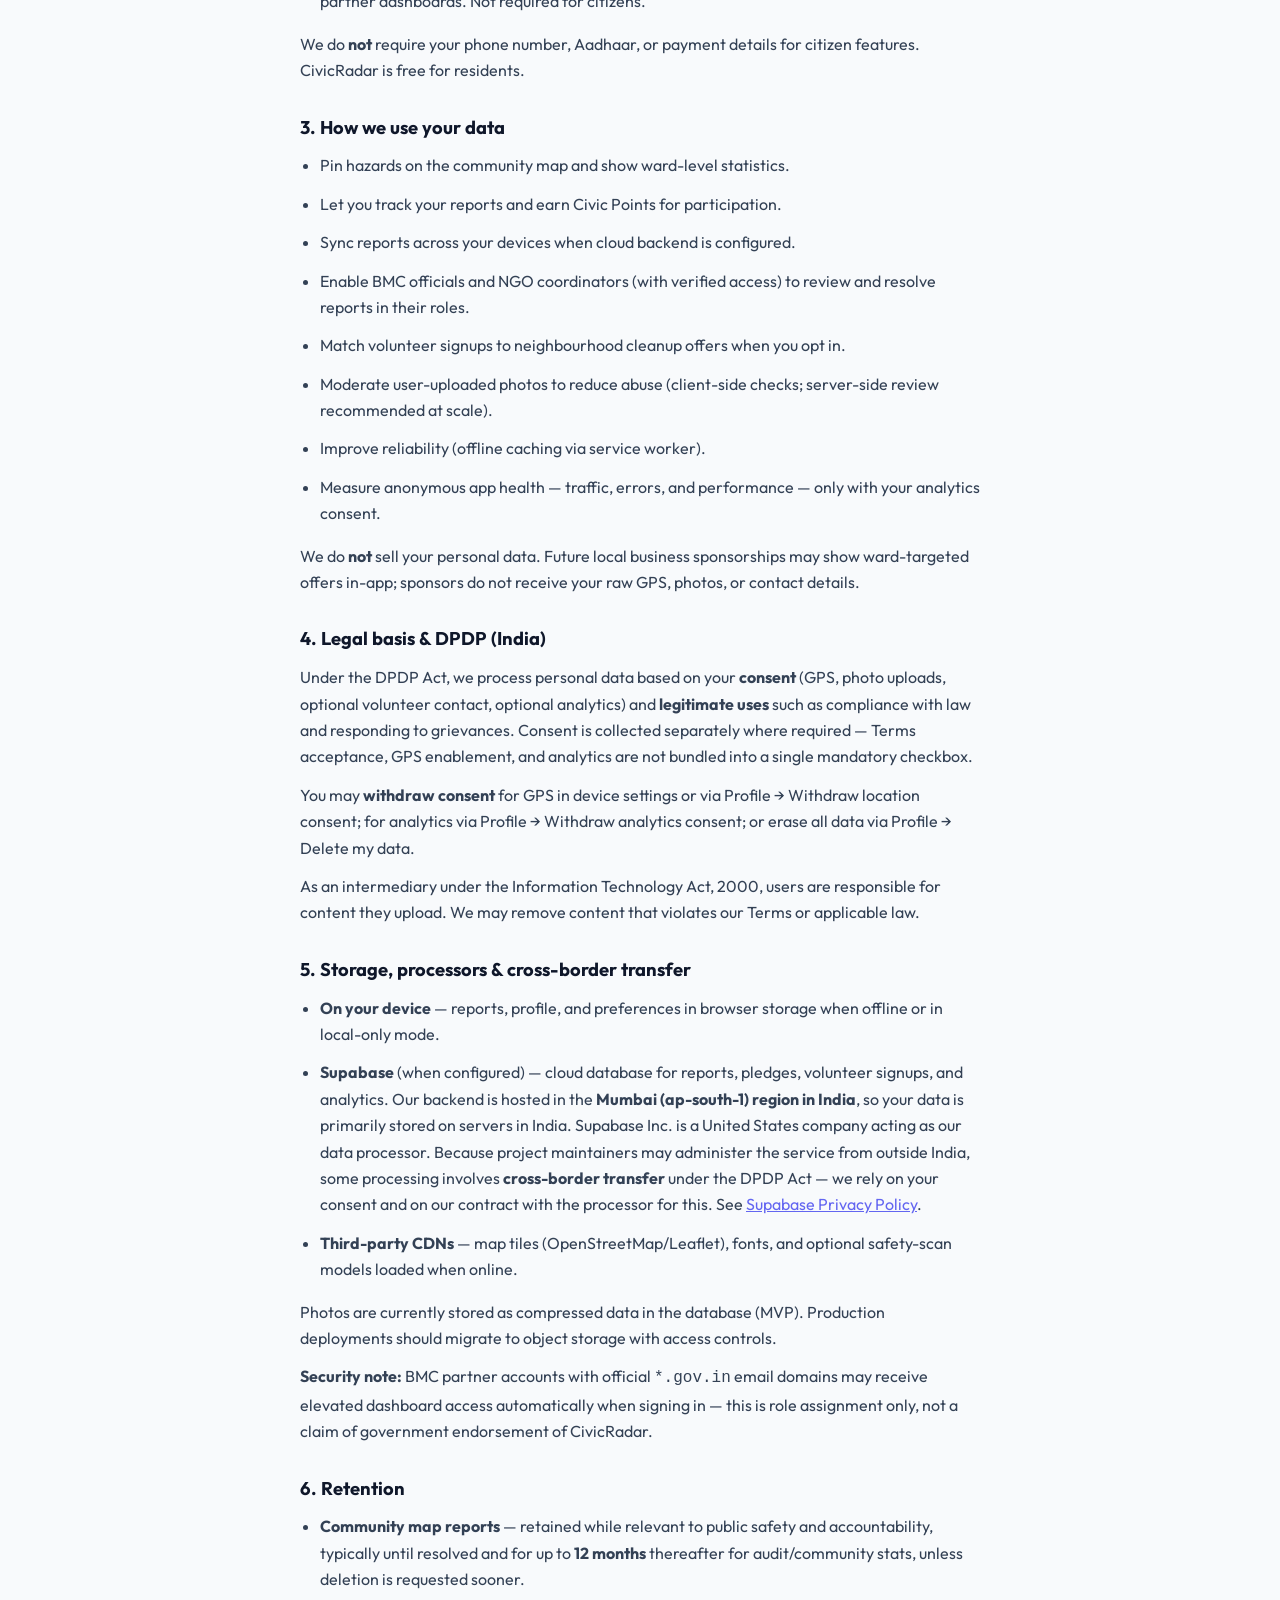
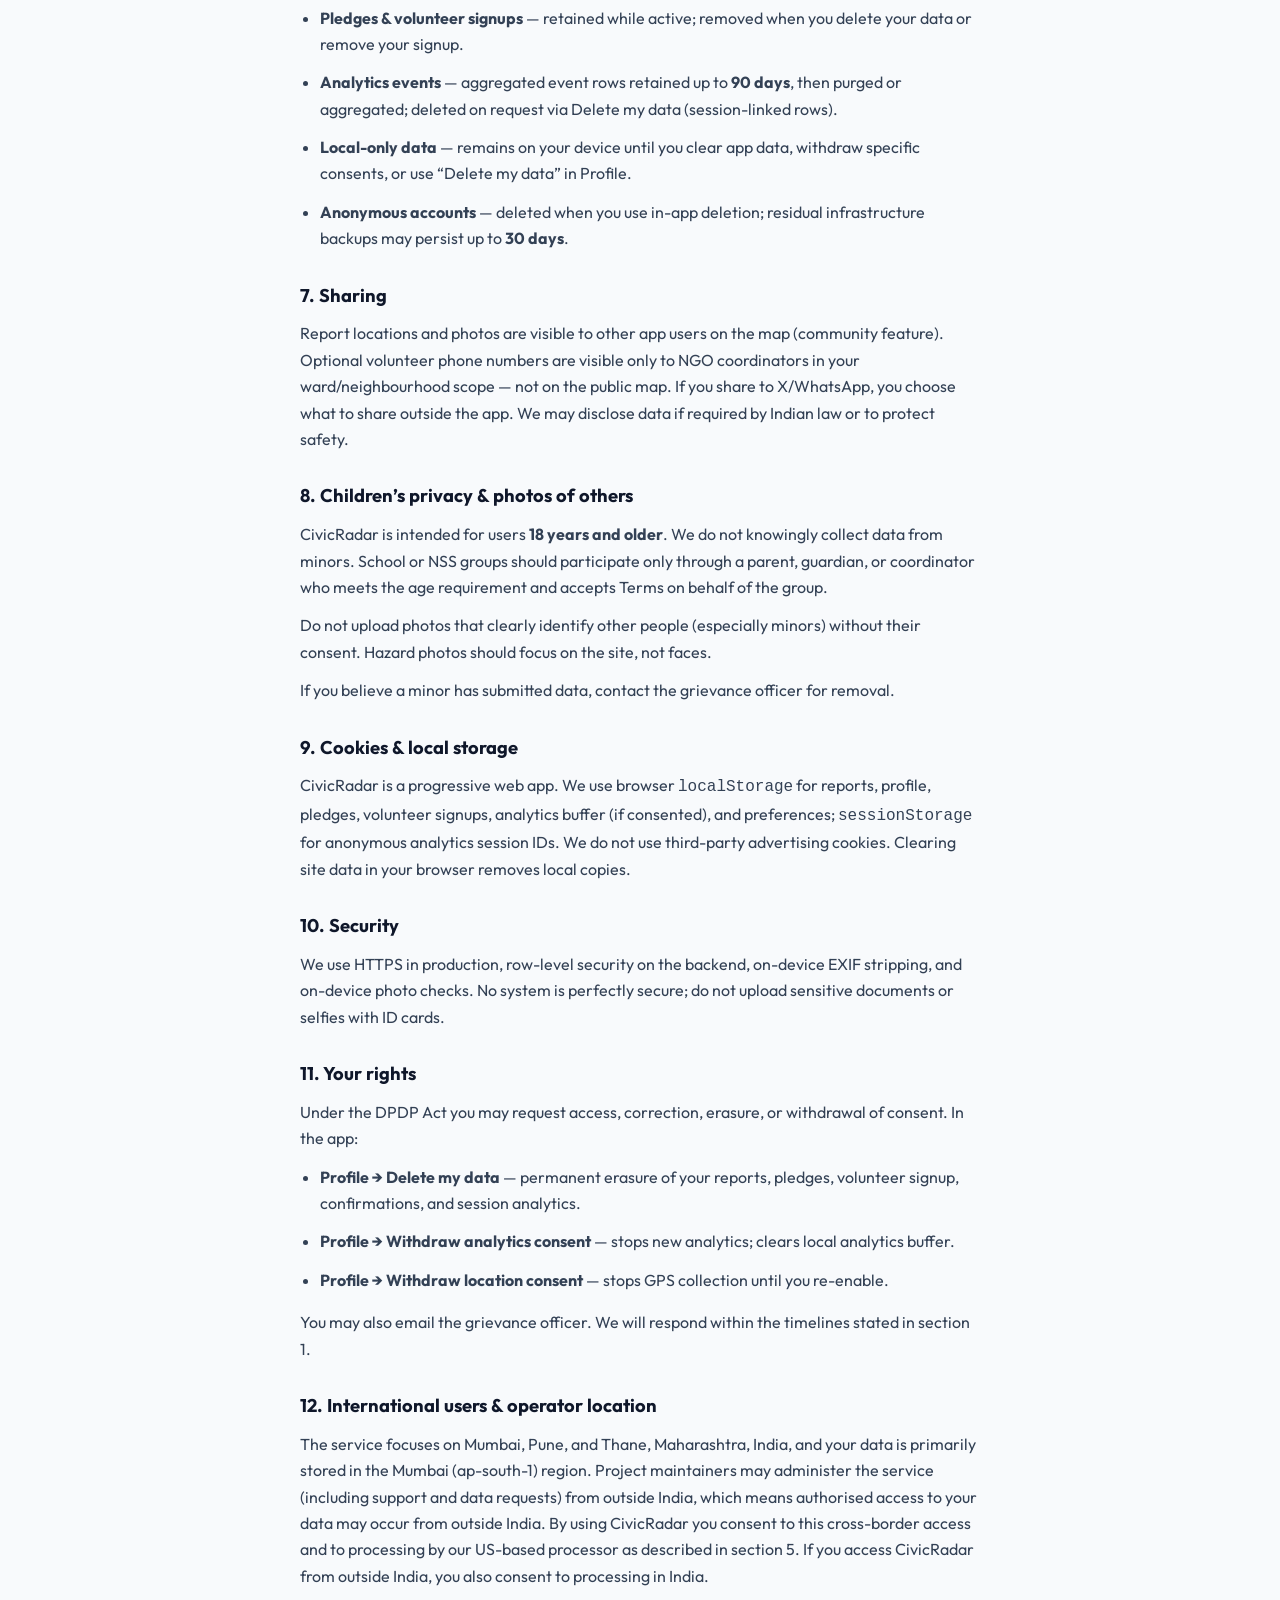
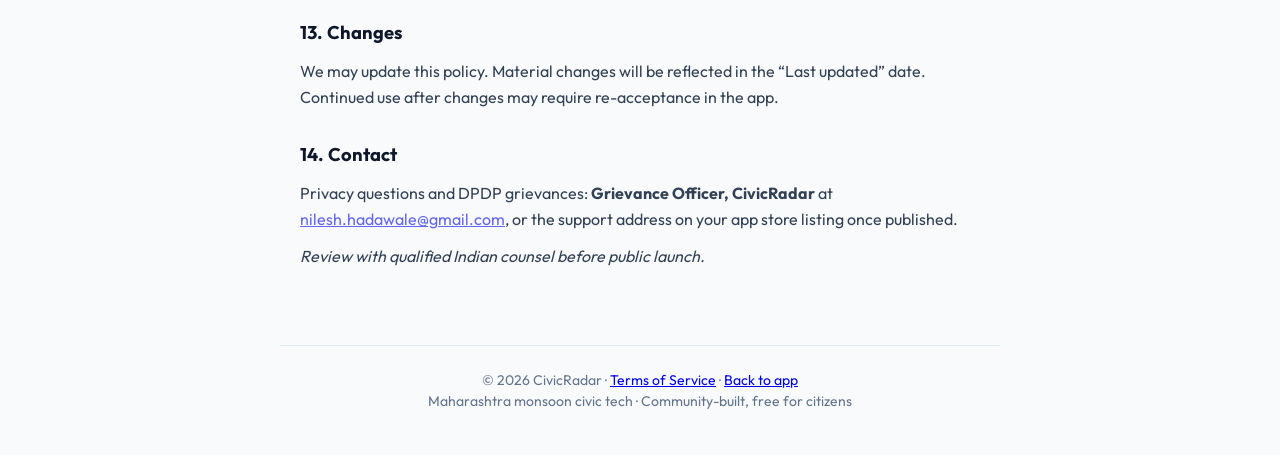
==== commit 4a325ccc: "Launch-ready deploy: multi-city, E2E 234, referral and demo modes. Ship Mumbai/Pune/Thane flows, ref" ====
--- a/privacy.html
+++ b/privacy.html
@@ -26,17 +26,17 @@
 
   <main class="legal-main">
     <h1>Privacy Policy</h1>
-    <p class="legal-meta">Effective: 21 June 2026 · Last updated: 21 June 2026 · Data fiduciary: Nilesh Hadawale (operator, on behalf of CivicRadar / Nihira Hadawale until founder reaches age 18)</p>
+    <p class="legal-meta">Effective: 21 June 2026 · Last updated: 21 June 2026 · Data fiduciary: CivicRadar (operated by the project maintainers)</p>
 
     <div class="legal-disclaimer">
-      <strong>Not an official BMC app.</strong> CivicRadar is an independent community tool built by a student. It is not affiliated with, endorsed by, or operated by the Brihanmumbai Municipal Corporation (BMC/MCGM) or any government body. We deep-link to official BMC channels; we do not submit complaints on your behalf.
+      <strong>Not an official municipal app.</strong> CivicRadar is an independent community tool. It is not affiliated with, endorsed by, or operated by BMC/MCGM, Pune Municipal Corporation (PMC), Thane Municipal Corporation (TMC), or any government body. We deep-link to official corporation channels; we do not submit complaints on your behalf.
     </div>
 
     <p>CivicRadar (“we”, “us”, “the app”) helps residents of Mumbai, Pune, and Thane report monsoon hazards (such as stagnant water), track municipal complaint progress when they file, and take part in community accountability. This Privacy Policy explains what personal data we collect, why, how long we keep it, and your rights — including under India’s Digital Personal Data Protection Act, 2023 (DPDP Act).</p>
 
     <h2>1. Data fiduciary &amp; operator</h2>
-    <p>CivicRadar is founded by <strong>Nihira Hadawale</strong> (student founder, age 17). For purposes of the DPDP Act, the <strong>data fiduciary</strong> is <strong>Nilesh Hadawale</strong> (parent and legal operator) on behalf of the CivicRadar project until the founder reaches age 18. After that date, the founder will assume operator responsibilities unless otherwise stated here.</p>
-    <p><strong>Grievance officer (privacy complaints):</strong> Nilesh Hadawale — <a id="grievanceEmailLink" href="#" data-legal-email>configure legal.grievanceEmail before launch</a>. We aim to acknowledge privacy grievances within <strong>7 days</strong> and resolve or respond substantively within <strong>30 days</strong>, as required under the DPDP Act (subject to applicable rules).</p>
+    <p>For purposes of the DPDP Act, the <strong>data fiduciary</strong> is <strong>CivicRadar</strong>, operated by the project maintainers. CivicRadar is an independent community project — not an official municipal or government product.</p>
+    <p><strong>Grievance officer (privacy complaints):</strong> Grievance Officer, CivicRadar — <a id="grievanceEmailLink" href="#" data-legal-email>configure legal.grievanceEmail before launch</a>. We aim to acknowledge privacy grievances within <strong>7 days</strong> and resolve or respond substantively within <strong>30 days</strong>, as required under the DPDP Act (subject to applicable rules).</p>
 
     <h2>2. Data we collect</h2>
     <ul>
@@ -74,7 +74,7 @@
     <h2>5. Storage, processors &amp; cross-border transfer</h2>
     <ul>
       <li><strong>On your device</strong> — reports, profile, and preferences in browser storage when offline or in local-only mode.</li>
-      <li><strong>Supabase</strong> (when configured) — cloud database for reports, pledges, volunteer signups, and analytics. Supabase Inc. (United States) is our infrastructure provider; data may be processed in the region you select (prefer South Asia / Mumbai region where available). This may involve cross-border transfer under DPDP — we rely on your consent and contractual safeguards with the processor. See <a href="https://supabase.com/privacy" rel="noopener noreferrer">Supabase Privacy Policy</a>.</li>
+      <li><strong>Supabase</strong> (when configured) — cloud database for reports, pledges, volunteer signups, and analytics. Our backend is hosted in the <strong>Mumbai (ap-south-1) region in India</strong>, so your data is primarily stored on servers in India. Supabase Inc. is a United States company acting as our data processor. Because project maintainers may administer the service from outside India, some processing involves <strong>cross-border transfer</strong> under the DPDP Act — we rely on your consent and on our contract with the processor for this. See <a href="https://supabase.com/privacy" rel="noopener noreferrer">Supabase Privacy Policy</a>.</li>
       <li><strong>Third-party CDNs</strong> — map tiles (OpenStreetMap/Leaflet), fonts, and optional safety-scan models loaded when online.</li>
     </ul>
     <p>Photos are currently stored as compressed data in the database (MVP). Production deployments should migrate to object storage with access controls.</p>
@@ -112,20 +112,20 @@
     </ul>
     <p>You may also email the grievance officer. We will respond within the timelines stated in section 1.</p>
 
-    <h2>12. International users</h2>
-    <p>The service focuses on Mumbai, Pune, and Thane, Maharashtra, India. If you access CivicRadar from outside India, you consent to processing in India and in backend regions configured by the operator (including possible US sub-processor infrastructure).</p>
+    <h2>12. International users &amp; operator location</h2>
+    <p>The service focuses on Mumbai, Pune, and Thane, Maharashtra, India, and your data is primarily stored in the Mumbai (ap-south-1) region. Project maintainers may administer the service (including support and data requests) from outside India, which means authorised access to your data may occur from outside India. By using CivicRadar you consent to this cross-border access and to processing by our US-based processor as described in section 5. If you access CivicRadar from outside India, you also consent to processing in India.</p>
 
     <h2>13. Changes</h2>
     <p>We may update this policy. Material changes will be reflected in the “Last updated” date. Continued use after changes may require re-acceptance in the app.</p>
 
     <h2>14. Contact</h2>
-    <p>Privacy questions and DPDP grievances: <strong>Nilesh Hadawale</strong> (grievance officer / operator) at <a id="contactEmailLink" href="#" data-legal-email>configure legal.grievanceEmail before launch</a>, or the support address on your app store listing once published. While the founder is under 18, the operator handles DPDP and data inquiries on her behalf.</p>
+    <p>Privacy questions and DPDP grievances: <strong>Grievance Officer, CivicRadar</strong> at <a id="contactEmailLink" href="#" data-legal-email>configure legal.grievanceEmail before launch</a>, or the support address on your app store listing once published.</p>
     <p class="legal-meta"><em>Review with qualified Indian counsel before public launch.</em></p>
   </main>
 
   <footer class="legal-footer">
     <p>© 2026 CivicRadar · <a href="terms.html">Terms of Service</a> · <a href="index.html">Back to app</a></p>
-    <p>Built by Nihira Hadawale · Maharashtra monsoon civic tech</p>
+    <p>Maharashtra monsoon civic tech · Community-built, free for citizens</p>
   </footer>
   <script src="js/config.js"></script>
   <script>
